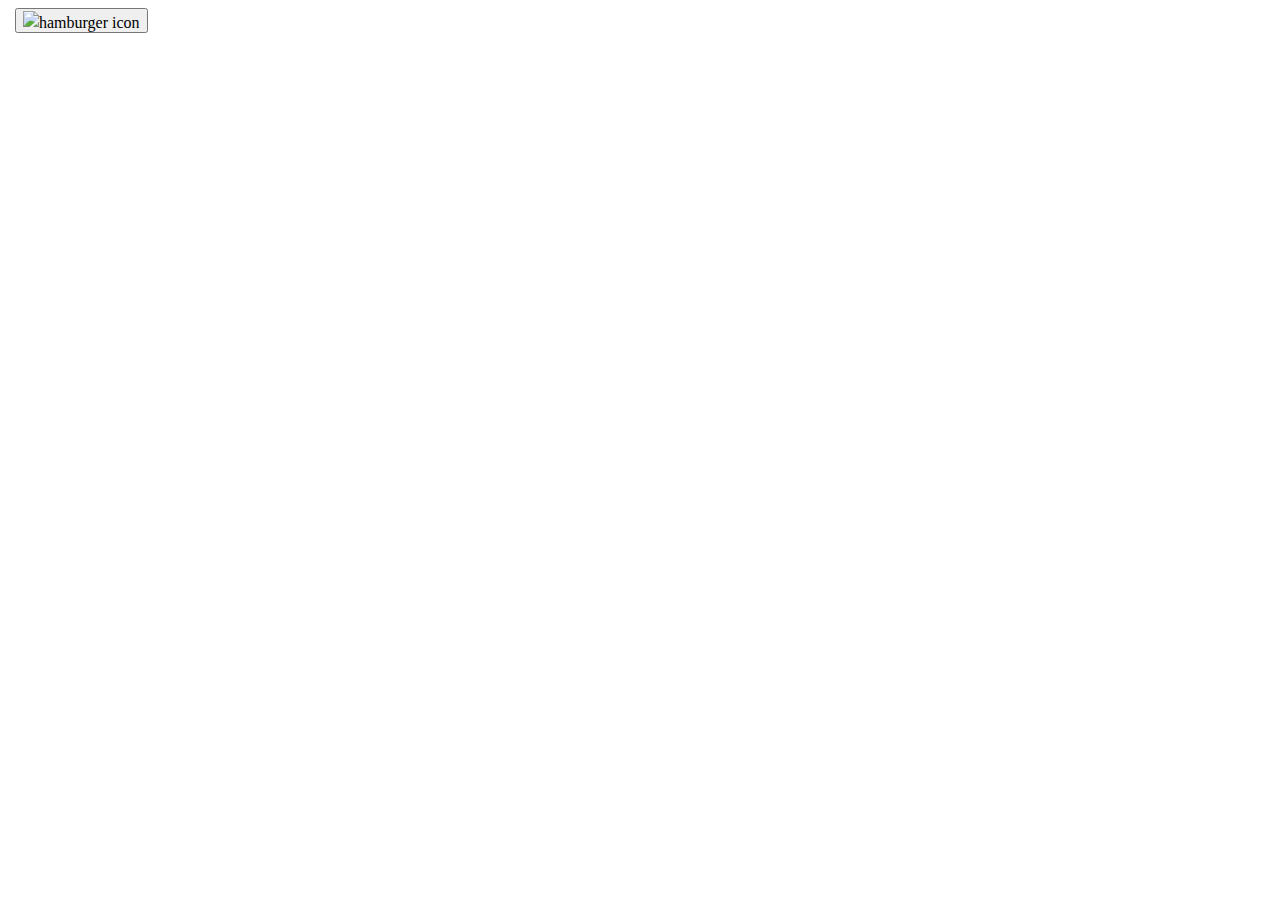
==== ppm/nytimes-flex/index.html @ 152cedad "Initial boilerplate" ====
<!DOCTYPE html>
<html lang="en">
<head>
    <meta charset="UTF-8">
    <meta http-equiv="X-UA-Compatible" content="IE=edge">
    <meta name="viewport" content="width=device-width, initial-scale=1.0">
    <link rel="stylesheet" href="styles.css">
    <title>PPM</title>
</head>
<body>
    <nav>
        <button><img src="./images/hamburger.svg" alt="hamburger icon" ></button>
    
   
    </nav>
</body>
</html>
---- ppm/nytimes-flex/styles.css ----
/* CSS Reset */

*,
*::before,
*::after {
    box-sizing: border-box;
}

* {
    margin: 0;
}

html,
body {
    height: 100%;
}

body {
    line-height: 1.5;
    -webkit-font-smoothing: antialiased;
}

img,
picture,
video,
canvas,
svg {
    display: block;
    max-width: 100%;
}

input,
button,
textarea,
select {
    font: inherit;
}

p,
h1,
h2,
h3,
h4,
h5,
h6 {
    overflow-wrap: break-word;
}

#root,
#__next {
    isolation: isolate;
}

/* End of CSS Reset */

nav {
    display: flex;
    flex-direction: row;
    justify-content: space-between;
    height: 36px;
    padding: 8px 15px 3px;
}
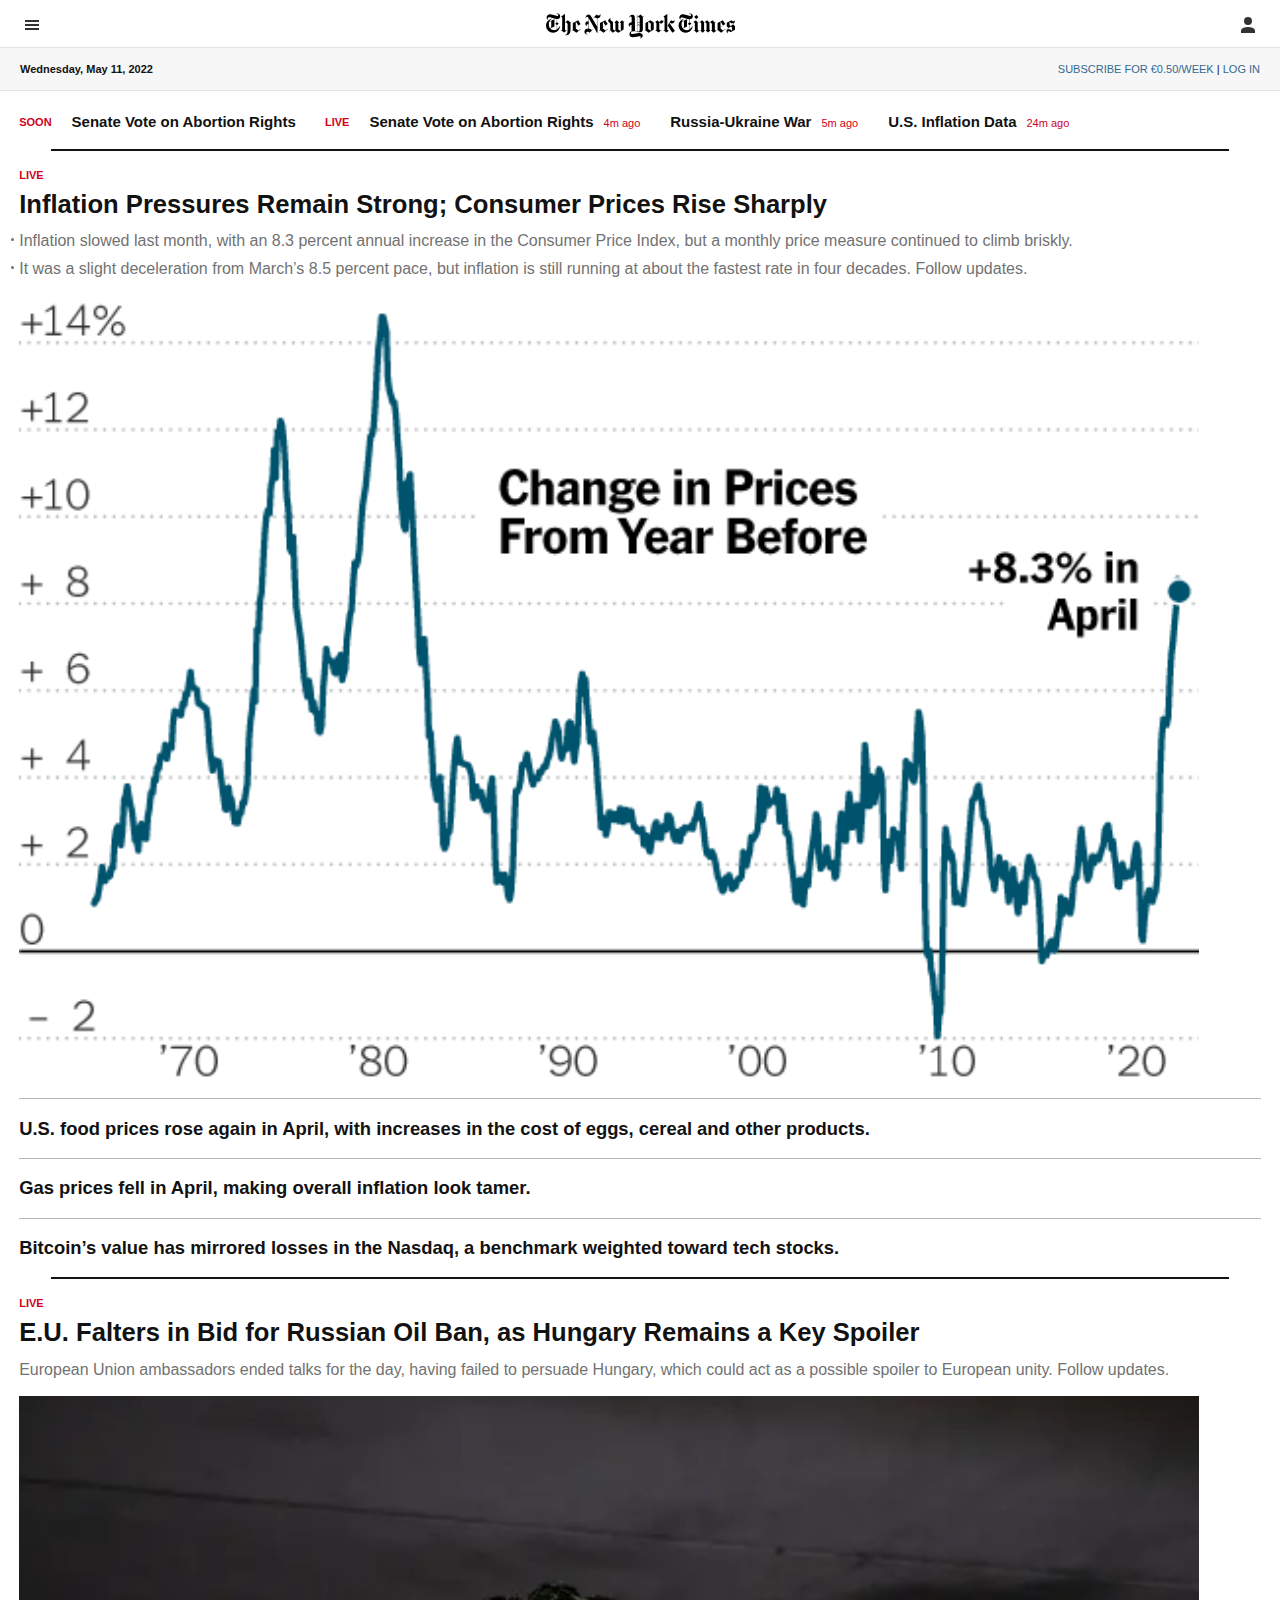
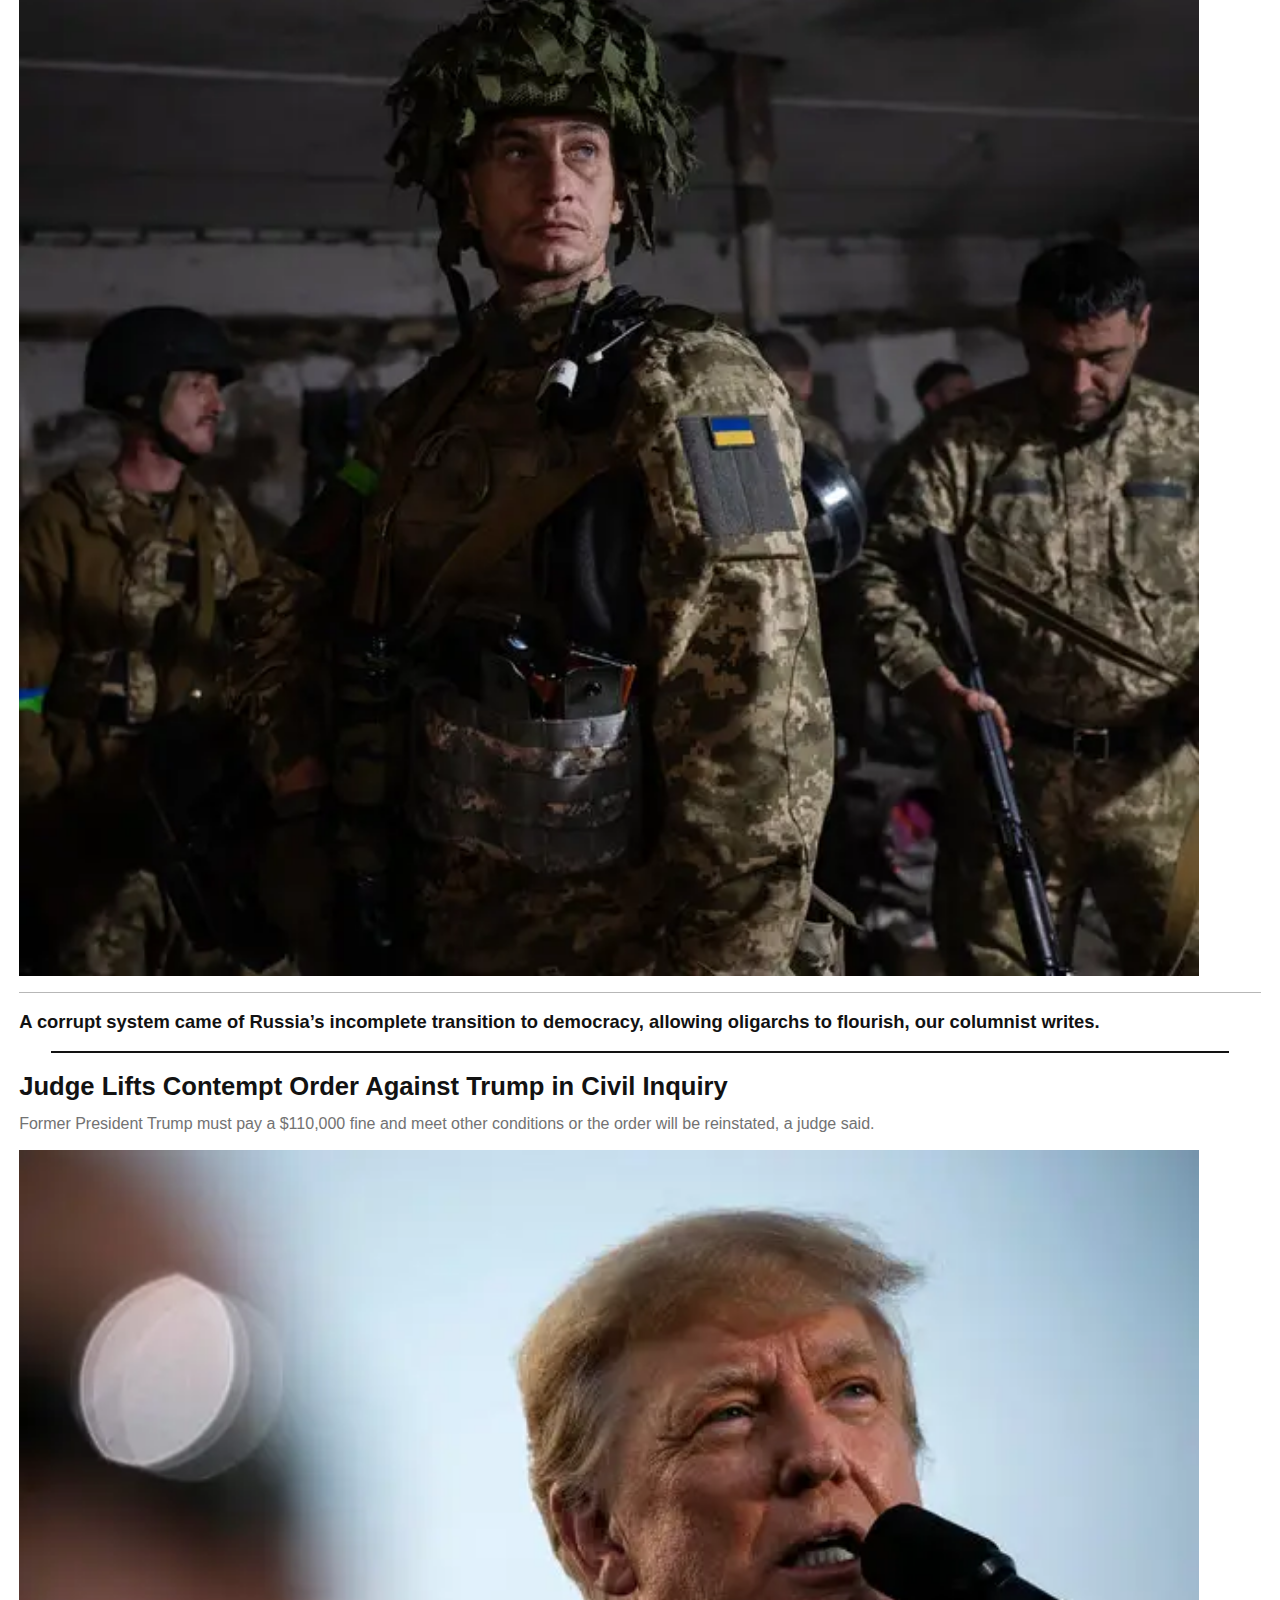
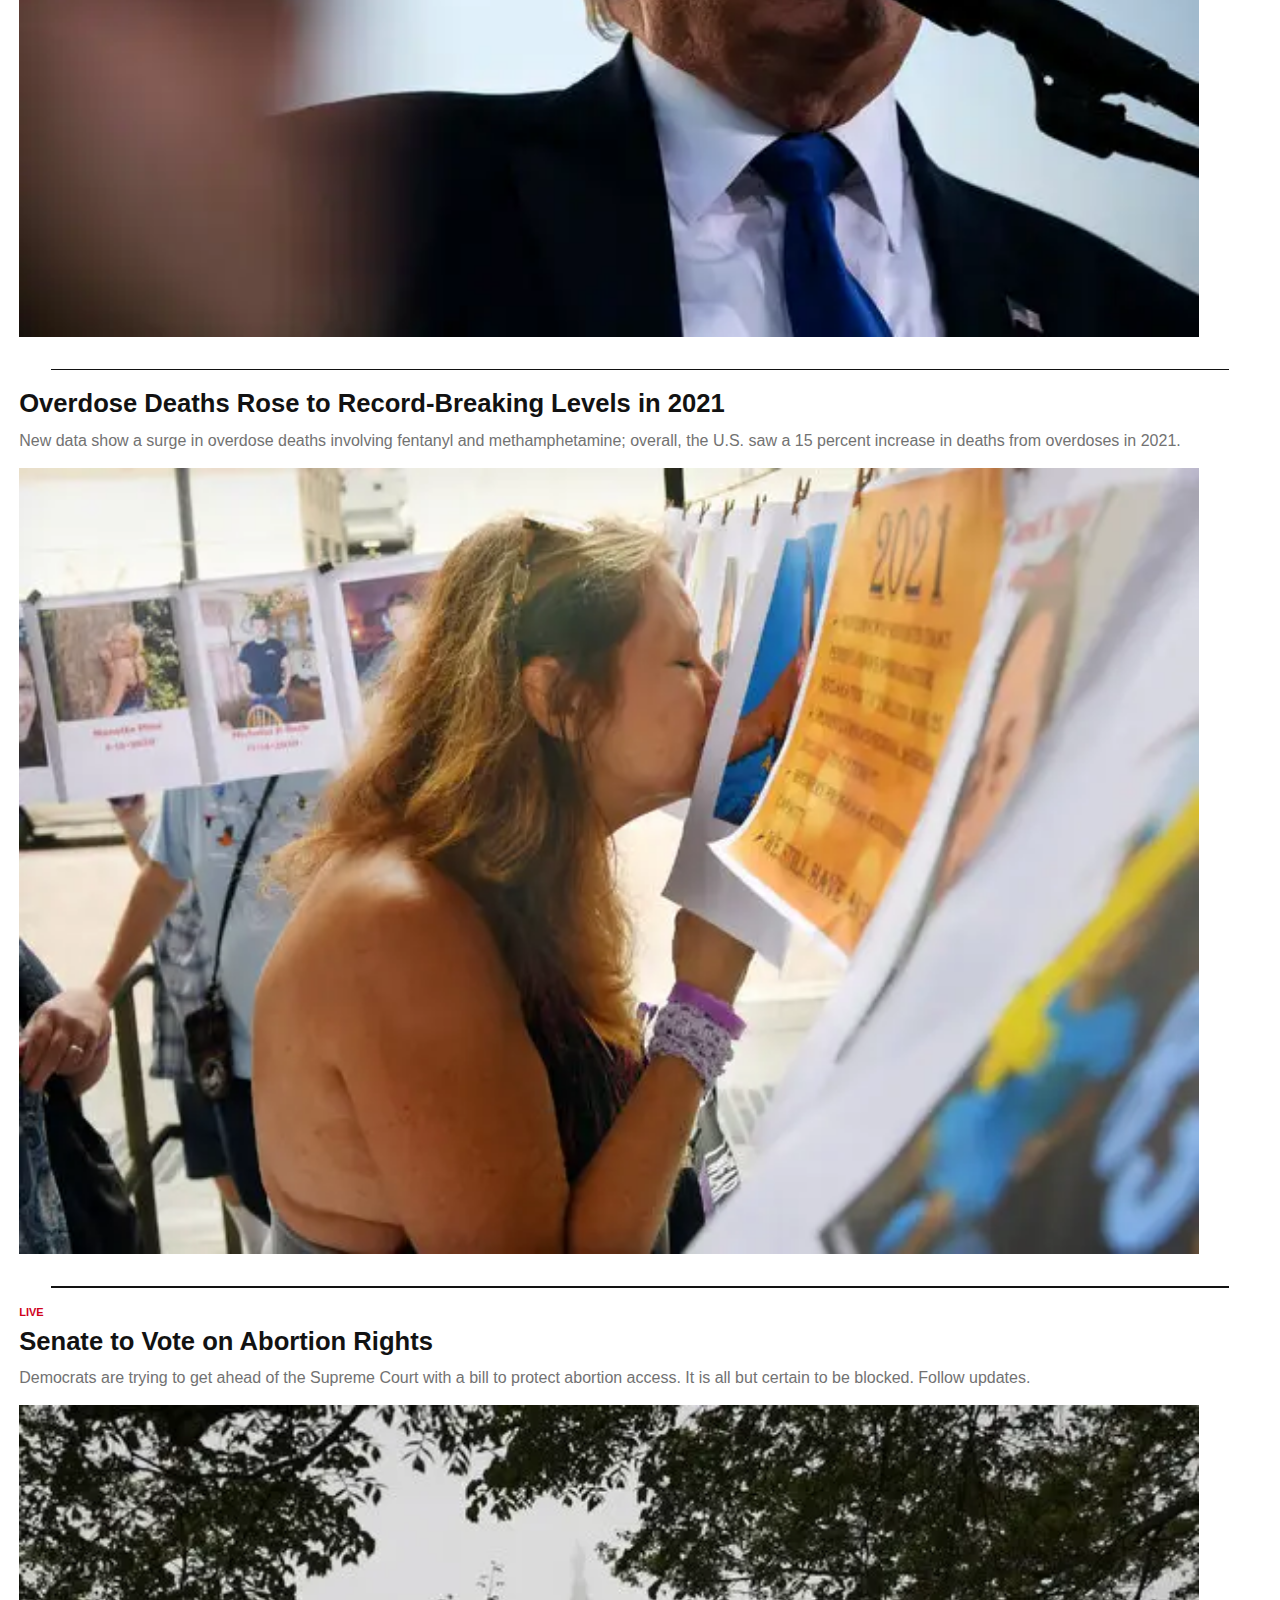
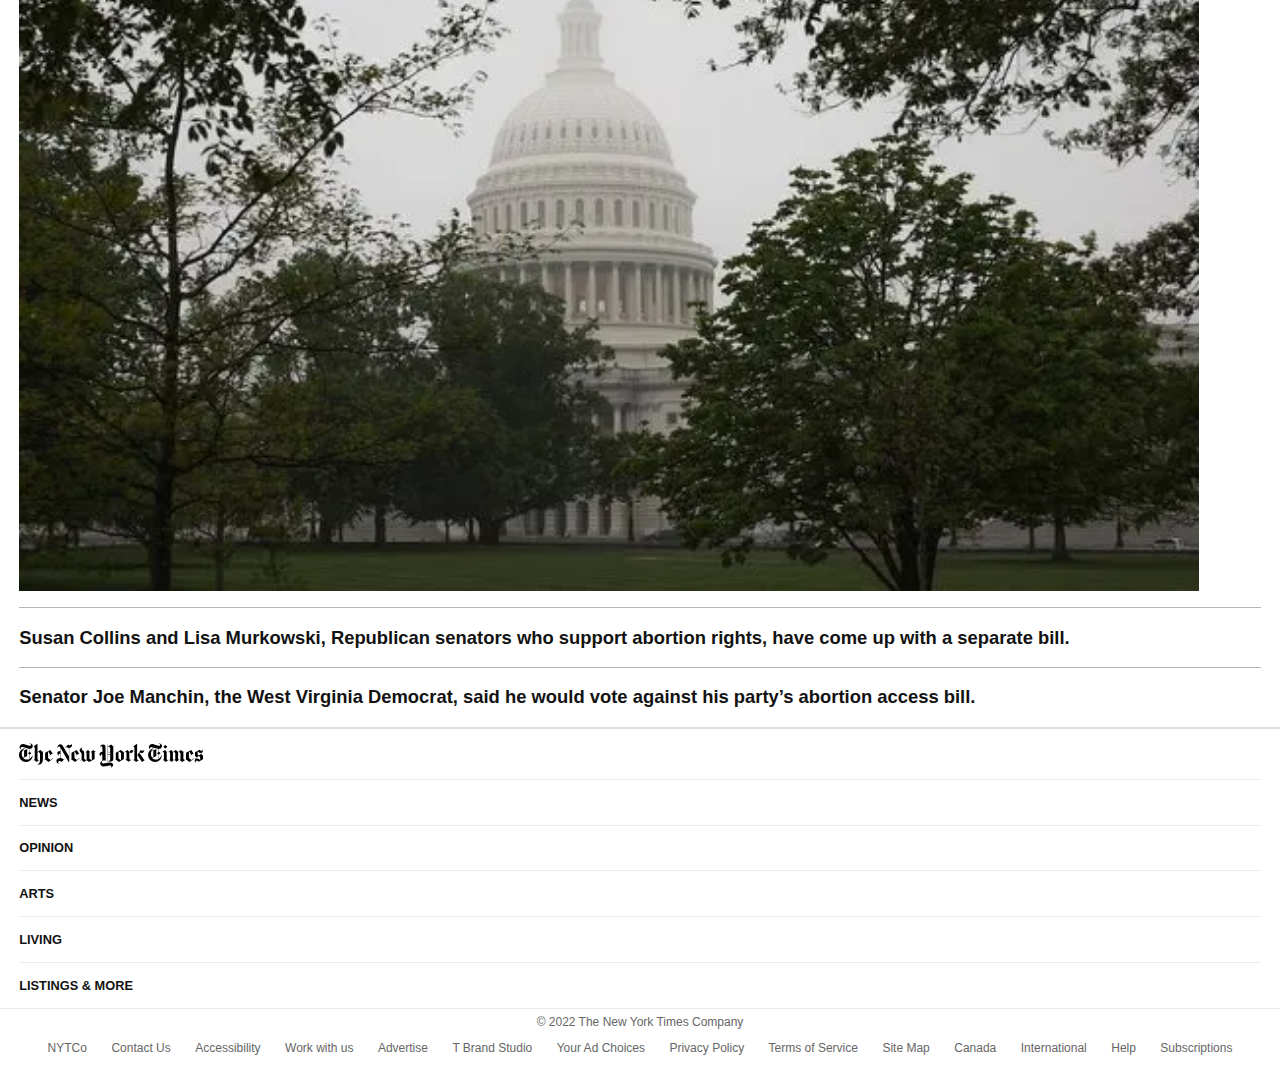
==== commit f880d510: "First mobile clone" ====
--- a/ppm/nytimes-flex/index.html
+++ b/ppm/nytimes-flex/index.html
@@ -1,17 +1,166 @@
 <!DOCTYPE html>
 <html lang="en">
-<head>
-    <meta charset="UTF-8">
-    <meta http-equiv="X-UA-Compatible" content="IE=edge">
-    <meta name="viewport" content="width=device-width, initial-scale=1.0">
-    <link rel="stylesheet" href="styles.css">
+  <head>
+    <meta charset="UTF-8" />
+    <meta http-equiv="X-UA-Compatible" content="IE=edge" />
+    <meta name="viewport" content="width=device-width, initial-scale=1.0" />
+    <link rel="stylesheet" href="styles.css" />
     <title>PPM</title>
-</head>
-<body>
+  </head>
+  <body>
     <nav>
-        <button><img src="./images/hamburger.svg" alt="hamburger icon" ></button>
-    
-   
+      <button class="nav-button">
+        <svg viewBox="0 0 16 16" fill="#333">
+          <rect x="1" y="3" width="14" height="2"></rect>
+          <rect x="1" y="7" width="14" height="2"></rect>
+          <rect x="1" y="11" width="14" height="2"></rect>
+        </svg>
+      </button>
+
+      <a href="#"
+        ><svg viewBox="0 0 184 25" fill="#000">
+          <path
+            d="M13.8 2.9c0-2-1.9-2.5-3.4-2.5v.3c.9 0 1.6.3 1.6 1 0 .4-.3 1-1.2 1-.7 0-2.2-.4-3.3-.8C6.2 1.4 5 1 4 1 2 1 .6 2.5.6 4.2c0 1.5 1.1 2 1.5 2.2l.1-.2c-.2-.2-.5-.4-.5-1 0-.4.4-1.1 1.4-1.1.9 0 2.1.4 3.7.9 1.4.4 2.9.7 3.7.8v3.1L9 10.2v.1l1.5 1.3v4.3c-.8.5-1.7.6-2.5.6-1.5 0-2.8-.4-3.9-1.6l4.1-2V6l-5 2.2C3.6 6.9 4.7 6 5.8 5.4l-.1-.3c-3 .8-5.7 3.6-5.7 7 0 4 3.3 7 7 7 4 0 6.6-3.2 6.6-6.5h-.2c-.6 1.3-1.5 2.5-2.6 3.1v-4.1l1.6-1.3v-.1l-1.6-1.3V5.8c1.5 0 3-1 3-2.9zm-8.7 11l-1.2.6c-.7-.9-1.1-2.1-1.1-3.8 0-.7 0-1.5.2-2.1l2.1-.9v6.2zm10.6 2.3l-1.3 1 .2.2.6-.5 2.2 2 3-2-.1-.2-.8.5-1-1V9.4l.8-.6 1.7 1.4v6.1c0 3.8-.8 4.4-2.5 5v.3c2.8.1 5.4-.8 5.4-5.7V9.3l.9-.7-.2-.2-.8.6-2.5-2.1L18.5 9V.8h-.2l-3.5 2.4v.2c.4.2 1 .4 1 1.5l-.1 11.3zM34 15.1L31.5 17 29 15v-1.2l4.7-3.2v-.1l-2.4-3.6-5.2 2.8v6.6l-1 .8.2.2.9-.7 3.4 2.5 4.5-3.6-.1-.4zm-5-1.7V8.5l.2-.1 2.2 3.5-2.4 1.5zM53.1 2c0-.3-.1-.6-.2-.9h-.2c-.3.8-.7 1.2-1.7 1.2-.9 0-1.5-.5-1.9-.9l-2.9 3.3.2.2 1-.9c.6.5 1.1.9 2.5 1v8.3L44 3.2c-.5-.8-1.2-1.9-2.6-1.9-1.6 0-3 1.4-2.8 3.6h.3c.1-.6.4-1.3 1.1-1.3.5 0 1 .5 1.3 1v3.3c-1.8 0-3 .8-3 2.3 0 .8.4 2 1.6 2.3v-.2c-.2-.2-.3-.4-.3-.7 0-.5.4-.9 1.1-.9h.5v4.2c-2.1 0-3.8 1.2-3.8 3.2 0 1.9 1.6 2.8 3.4 2.7v-.2c-1.1-.1-1.6-.6-1.6-1.3 0-.9.6-1.3 1.4-1.3.8 0 1.5.5 2 1.1l2.9-3.2-.2-.2-.7.8c-1.1-1-1.7-1.3-3-1.5V5l8 14h.6V5c1.5-.1 2.9-1.3 2.9-3zm7.3 13.1L57.9 17l-2.5-2v-1.2l4.7-3.2v-.1l-2.4-3.6-5.2 2.8v6.6l-1 .8.2.2.9-.7 3.4 2.5 4.5-3.6-.1-.4zm-5-1.7V8.5l.2-.1 2.2 3.5-2.4 1.5zM76.7 8l-.7.5-1.9-1.6-2.2 2 .9.9v7.5l-2.4-1.5V9.6l.8-.5-2.3-2.2-2.2 2 .9.9V17l-.3.2-2.1-1.5v-6c0-1.4-.7-1.8-1.5-2.3-.7-.5-1.1-.8-1.1-1.5 0-.6.6-.9.9-1.1v-.2c-.8 0-2.9.8-2.9 2.7 0 1 .5 1.4 1 1.9s1 .9 1 1.8v5.8l-1.1.8.2.2 1-.8 2.3 2 2.5-1.7 2.8 1.7 5.3-3.1V9.2l1.3-1-.2-.2zm18.6-5.5l-1 .9-2.2-2-3.3 2.4V1.6h-.3l.1 16.2c-.3 0-1.2-.2-1.9-.4l-.2-13.5c0-1-.7-2.4-2.5-2.4s-3 1.4-3 2.8h.3c.1-.6.4-1.1 1-1.1s1.1.4 1.1 1.7v3.9c-1.8.1-2.9 1.1-2.9 2.4 0 .8.4 2 1.6 2V13c-.4-.2-.5-.5-.5-.7 0-.6.5-.8 1.3-.8h.4v6.2c-1.5.5-2.1 1.6-2.1 2.8 0 1.7 1.3 2.9 3.3 2.9 1.4 0 2.6-.2 3.8-.5 1-.2 2.3-.5 2.9-.5.8 0 1.1.4 1.1.9 0 .7-.3 1-.7 1.1v.2c1.6-.3 2.6-1.3 2.6-2.8s-1.5-2.4-3.1-2.4c-.8 0-2.5.3-3.7.5-1.4.3-2.8.5-3.2.5-.7 0-1.5-.3-1.5-1.3 0-.8.7-1.5 2.4-1.5.9 0 2 .1 3.1.4 1.2.3 2.3.6 3.3.6 1.5 0 2.8-.5 2.8-2.6V3.7l1.2-1-.2-.2zm-4.1 6.1c-.3.3-.7.6-1.2.6s-1-.3-1.2-.6V4.2l1-.7 1.4 1.3v3.8zm0 3c-.2-.2-.7-.5-1.2-.5s-1 .3-1.2.5V9c.2.2.7.5 1.2.5s1-.3 1.2-.5v2.6zm0 4.7c0 .8-.5 1.6-1.6 1.6h-.8V12c.2-.2.7-.5 1.2-.5s.9.3 1.2.5v4.3zm13.7-7.1l-3.2-2.3-4.9 2.8v6.5l-1 .8.1.2.8-.6 3.2 2.4 5-3V9.2zm-5.4 6.3V8.3l2.5 1.8v7.1l-2.5-1.7zm14.9-8.4h-.2c-.3.2-.6.4-.9.4-.4 0-.9-.2-1.1-.5h-.2l-1.7 1.9-1.7-1.9-3 2 .1.2.8-.5 1 1.1v6.3l-1.3 1 .2.2.6-.5 2.4 2 3.1-2.1-.1-.2-.9.5-1.2-1V9c.5.5 1.1 1 1.8 1 1.4.1 2.2-1.3 2.3-2.9zm12 9.6L123 19l-4.6-7 3.3-5.1h.2c.4.4 1 .8 1.7.8s1.2-.4 1.5-.8h.2c-.1 2-1.5 3.2-2.5 3.2s-1.5-.5-2.1-.8l-.3.5 5 7.4 1-.6v.1zm-11-.5l-1.3 1 .2.2.6-.5 2.2 2 3-2-.2-.2-.8.5-1-1V.8h-.1l-3.6 2.4v.2c.4.2 1 .3 1 1.5v11.3zM143 2.9c0-2-1.9-2.5-3.4-2.5v.3c.9 0 1.6.3 1.6 1 0 .4-.3 1-1.2 1-.7 0-2.2-.4-3.3-.8-1.3-.4-2.5-.8-3.5-.8-2 0-3.4 1.5-3.4 3.2 0 1.5 1.1 2 1.5 2.2l.1-.2c-.3-.2-.6-.4-.6-1 0-.4.4-1.1 1.4-1.1.9 0 2.1.4 3.7.9 1.4.4 2.9.7 3.7.8V9l-1.5 1.3v.1l1.5 1.3V16c-.8.5-1.7.6-2.5.6-1.5 0-2.8-.4-3.9-1.6l4.1-2V6l-5 2.2c.5-1.3 1.6-2.2 2.6-2.9l-.1-.2c-3 .8-5.7 3.5-5.7 6.9 0 4 3.3 7 7 7 4 0 6.6-3.2 6.6-6.5h-.2c-.6 1.3-1.5 2.5-2.6 3.1v-4.1l1.6-1.3v-.1L140 8.8v-3c1.5 0 3-1 3-2.9zm-8.7 11l-1.2.6c-.7-.9-1.1-2.1-1.1-3.8 0-.7.1-1.5.3-2.1l2.1-.9-.1 6.2zm12.2-12h-.1l-2 1.7v.1l1.7 1.9h.2l2-1.7v-.1l-1.8-1.9zm3 14.8l-.8.5-1-1V9.3l1-.7-.2-.2-.7.6-1.8-2.1-2.9 2 .2.3.7-.5.9 1.1v6.5l-1.3 1 .1.2.7-.5 2.2 2 3-2-.1-.3zm16.7-.1l-.7.5-1.1-1V9.3l1-.8-.2-.2-.8.7-2.3-2.1-3 2.1-2.3-2.1L154 9l-1.8-2.1-2.9 2 .1.3.7-.5 1 1.1v6.5l-.8.8 2.3 1.9 2.2-2-.9-.9V9.3l.9-.6 1.5 1.4v6l-.8.8 2.3 1.9 2.2-2-.9-.9V9.3l.8-.5 1.6 1.4v6l-.7.7 2.3 2.1 3.1-2.1v-.3zm8.7-1.5l-2.5 1.9-2.5-2v-1.2l4.7-3.2v-.1l-2.4-3.6-5.2 2.8v6.8l3.5 2.5 4.5-3.6-.1-.3zm-5-1.7V8.5l.2-.1 2.2 3.5-2.4 1.5zm14.1-.9l-1.9-1.5c1.3-1.1 1.8-2.6 1.8-3.6v-.6h-.2c-.2.5-.6 1-1.4 1-.8 0-1.3-.4-1.8-1L176 9.3v3.6l1.7 1.3c-1.7 1.5-2 2.5-2 3.3 0 1 .5 1.7 1.3 2l.1-.2c-.2-.2-.4-.3-.4-.8 0-.3.4-.8 1.2-.8 1 0 1.6.7 1.9 1l4.3-2.6v-3.6h-.1zm-1.1-3c-.7 1.2-2.2 2.4-3.1 3l-1.1-.9V8.1c.4 1 1.5 1.8 2.6 1.8.7 0 1.1-.1 1.6-.4zm-1.7 8c-.5-1.1-1.7-1.9-2.9-1.9-.3 0-1.1 0-1.9.5.5-.8 1.8-2.2 3.5-3.2l1.2 1 .1 3.6z"
+          ></path></svg
+      ></a>
+
+      <button class="nav-button">
+        <svg viewBox="0 0 16 16" fill="#333">
+          <path
+            d="M8,10c-2.5,0-7,1.1-7,3.5V16h14v-2.5C15,11.1,10.5,10,8,10z"
+          ></path>
+          <circle cx="8" cy="4" r="4"></circle>
+        </svg>
+      </button>
     </nav>
-</body>
-</html>+
+    <header>
+      <div><b>Wednesday, May 11, 2022</b></div>
+      <div>
+        <a href="#">Subscribe for €0.50/week</a> | <a href="#">Log In</a>
+      </div>
+    </header>
+
+    <section class="headlines">
+      <b class="live">SOON</b>
+      <h2>Senate Vote on Abortion Rights</h2>
+      <b class="live">LIVE</b>
+      <h2>Senate Vote on Abortion Rights<span>4m ago</span></h2>
+      <h2>Russia-Ukraine War<span>5m ago</span></h2>
+      <h2>U.S. Inflation Data<span>24m ago</span></h2>
+    </section>
+
+    <section class="article">
+      <b class="live">LIVE</b>
+      <h1>Inflation Pressures Remain Strong; Consumer Prices Rise Sharply</h1>
+      <ul>
+        <li>
+          Inflation slowed last month, with an 8.3 percent annual increase in
+          the Consumer Price Index, but a monthly price measure continued to
+          climb briskly.
+        </li>
+        <li>
+          It was a slight deceleration from March’s 8.5 percent pace, but
+          inflation is still running at about the fastest rate in four decades.
+          Follow updates.
+        </li>
+      </ul>
+      <img src="./images/graph.webp" alt="a graph" />
+      <section class="takeaway">
+        U.S. food prices rose again in April, with increases in the cost of
+        eggs, cereal and other products.
+      </section>
+      <section class="takeaway">
+        Gas prices fell in April, making overall inflation look tamer.
+      </section>
+      <section class="takeaway">
+        Bitcoin’s value has mirrored losses in the Nasdaq, a benchmark weighted
+        toward tech stocks.
+      </section>
+    </section>
+
+    <section class="article">
+      <b class="live">LIVE</b>
+      <h1>
+        E.U. Falters in Bid for Russian Oil Ban, as Hungary Remains a Key
+        Spoiler
+      </h1>
+      <p>
+        European Union ambassadors ended talks for the day, having failed to
+        persuade Hungary, which could act as a possible spoiler to European
+        unity. Follow updates.
+      </p>
+      <img src="./images/solider.webp" alt="a graph" />
+      <section class="takeaway">
+        A corrupt system came of Russia’s incomplete transition to democracy,
+        allowing oligarchs to flourish, our columnist writes.
+      </section>
+    </section>
+
+    <section class="article">
+      <h1>Judge Lifts Contempt Order Against Trump in Civil Inquiry</h1>
+      <p>
+        Former President Trump must pay a $110,000 fine and meet other
+        conditions or the order will be reinstated, a judge said.
+      </p>
+      <img src="./images/trump.webp" alt="a graph" />
+    </section>
+
+    <section class="article">
+      <h1>Overdose Deaths Rose to Record-Breaking Levels in 2021</h1>
+      <p>
+        New data show a surge in overdose deaths involving fentanyl and
+        methamphetamine; overall, the U.S. saw a 15 percent increase in deaths
+        from overdoses in 2021.
+      </p>
+      <img src="./images/girl.webp" alt="a graph" />
+    </section>
+
+    <section class="article">
+      <b class="live">LIVE</b>
+      <h1>Senate to Vote on Abortion Rights</h1>
+      <p>
+        Democrats are trying to get ahead of the Supreme Court with a bill to
+        protect abortion access. It is all but certain to be blocked. Follow
+        updates.
+      </p>
+      <img src="./images/senate.webp" alt="a graph" />
+      <section class="takeaway">
+        Susan Collins and Lisa Murkowski, Republican senators who support abortion rights, have come up with a separate bill.
+      </section>
+      <section class="takeaway">
+        Senator Joe Manchin, the West Virginia Democrat, said he would vote against his party’s abortion access bill.
+      </section>
+      
+      <footer>
+           <a href="#"
+        ><svg viewBox="0 0 184 25" fill="#000">
+          <path
+            d="M13.8 2.9c0-2-1.9-2.5-3.4-2.5v.3c.9 0 1.6.3 1.6 1 0 .4-.3 1-1.2 1-.7 0-2.2-.4-3.3-.8C6.2 1.4 5 1 4 1 2 1 .6 2.5.6 4.2c0 1.5 1.1 2 1.5 2.2l.1-.2c-.2-.2-.5-.4-.5-1 0-.4.4-1.1 1.4-1.1.9 0 2.1.4 3.7.9 1.4.4 2.9.7 3.7.8v3.1L9 10.2v.1l1.5 1.3v4.3c-.8.5-1.7.6-2.5.6-1.5 0-2.8-.4-3.9-1.6l4.1-2V6l-5 2.2C3.6 6.9 4.7 6 5.8 5.4l-.1-.3c-3 .8-5.7 3.6-5.7 7 0 4 3.3 7 7 7 4 0 6.6-3.2 6.6-6.5h-.2c-.6 1.3-1.5 2.5-2.6 3.1v-4.1l1.6-1.3v-.1l-1.6-1.3V5.8c1.5 0 3-1 3-2.9zm-8.7 11l-1.2.6c-.7-.9-1.1-2.1-1.1-3.8 0-.7 0-1.5.2-2.1l2.1-.9v6.2zm10.6 2.3l-1.3 1 .2.2.6-.5 2.2 2 3-2-.1-.2-.8.5-1-1V9.4l.8-.6 1.7 1.4v6.1c0 3.8-.8 4.4-2.5 5v.3c2.8.1 5.4-.8 5.4-5.7V9.3l.9-.7-.2-.2-.8.6-2.5-2.1L18.5 9V.8h-.2l-3.5 2.4v.2c.4.2 1 .4 1 1.5l-.1 11.3zM34 15.1L31.5 17 29 15v-1.2l4.7-3.2v-.1l-2.4-3.6-5.2 2.8v6.6l-1 .8.2.2.9-.7 3.4 2.5 4.5-3.6-.1-.4zm-5-1.7V8.5l.2-.1 2.2 3.5-2.4 1.5zM53.1 2c0-.3-.1-.6-.2-.9h-.2c-.3.8-.7 1.2-1.7 1.2-.9 0-1.5-.5-1.9-.9l-2.9 3.3.2.2 1-.9c.6.5 1.1.9 2.5 1v8.3L44 3.2c-.5-.8-1.2-1.9-2.6-1.9-1.6 0-3 1.4-2.8 3.6h.3c.1-.6.4-1.3 1.1-1.3.5 0 1 .5 1.3 1v3.3c-1.8 0-3 .8-3 2.3 0 .8.4 2 1.6 2.3v-.2c-.2-.2-.3-.4-.3-.7 0-.5.4-.9 1.1-.9h.5v4.2c-2.1 0-3.8 1.2-3.8 3.2 0 1.9 1.6 2.8 3.4 2.7v-.2c-1.1-.1-1.6-.6-1.6-1.3 0-.9.6-1.3 1.4-1.3.8 0 1.5.5 2 1.1l2.9-3.2-.2-.2-.7.8c-1.1-1-1.7-1.3-3-1.5V5l8 14h.6V5c1.5-.1 2.9-1.3 2.9-3zm7.3 13.1L57.9 17l-2.5-2v-1.2l4.7-3.2v-.1l-2.4-3.6-5.2 2.8v6.6l-1 .8.2.2.9-.7 3.4 2.5 4.5-3.6-.1-.4zm-5-1.7V8.5l.2-.1 2.2 3.5-2.4 1.5zM76.7 8l-.7.5-1.9-1.6-2.2 2 .9.9v7.5l-2.4-1.5V9.6l.8-.5-2.3-2.2-2.2 2 .9.9V17l-.3.2-2.1-1.5v-6c0-1.4-.7-1.8-1.5-2.3-.7-.5-1.1-.8-1.1-1.5 0-.6.6-.9.9-1.1v-.2c-.8 0-2.9.8-2.9 2.7 0 1 .5 1.4 1 1.9s1 .9 1 1.8v5.8l-1.1.8.2.2 1-.8 2.3 2 2.5-1.7 2.8 1.7 5.3-3.1V9.2l1.3-1-.2-.2zm18.6-5.5l-1 .9-2.2-2-3.3 2.4V1.6h-.3l.1 16.2c-.3 0-1.2-.2-1.9-.4l-.2-13.5c0-1-.7-2.4-2.5-2.4s-3 1.4-3 2.8h.3c.1-.6.4-1.1 1-1.1s1.1.4 1.1 1.7v3.9c-1.8.1-2.9 1.1-2.9 2.4 0 .8.4 2 1.6 2V13c-.4-.2-.5-.5-.5-.7 0-.6.5-.8 1.3-.8h.4v6.2c-1.5.5-2.1 1.6-2.1 2.8 0 1.7 1.3 2.9 3.3 2.9 1.4 0 2.6-.2 3.8-.5 1-.2 2.3-.5 2.9-.5.8 0 1.1.4 1.1.9 0 .7-.3 1-.7 1.1v.2c1.6-.3 2.6-1.3 2.6-2.8s-1.5-2.4-3.1-2.4c-.8 0-2.5.3-3.7.5-1.4.3-2.8.5-3.2.5-.7 0-1.5-.3-1.5-1.3 0-.8.7-1.5 2.4-1.5.9 0 2 .1 3.1.4 1.2.3 2.3.6 3.3.6 1.5 0 2.8-.5 2.8-2.6V3.7l1.2-1-.2-.2zm-4.1 6.1c-.3.3-.7.6-1.2.6s-1-.3-1.2-.6V4.2l1-.7 1.4 1.3v3.8zm0 3c-.2-.2-.7-.5-1.2-.5s-1 .3-1.2.5V9c.2.2.7.5 1.2.5s1-.3 1.2-.5v2.6zm0 4.7c0 .8-.5 1.6-1.6 1.6h-.8V12c.2-.2.7-.5 1.2-.5s.9.3 1.2.5v4.3zm13.7-7.1l-3.2-2.3-4.9 2.8v6.5l-1 .8.1.2.8-.6 3.2 2.4 5-3V9.2zm-5.4 6.3V8.3l2.5 1.8v7.1l-2.5-1.7zm14.9-8.4h-.2c-.3.2-.6.4-.9.4-.4 0-.9-.2-1.1-.5h-.2l-1.7 1.9-1.7-1.9-3 2 .1.2.8-.5 1 1.1v6.3l-1.3 1 .2.2.6-.5 2.4 2 3.1-2.1-.1-.2-.9.5-1.2-1V9c.5.5 1.1 1 1.8 1 1.4.1 2.2-1.3 2.3-2.9zm12 9.6L123 19l-4.6-7 3.3-5.1h.2c.4.4 1 .8 1.7.8s1.2-.4 1.5-.8h.2c-.1 2-1.5 3.2-2.5 3.2s-1.5-.5-2.1-.8l-.3.5 5 7.4 1-.6v.1zm-11-.5l-1.3 1 .2.2.6-.5 2.2 2 3-2-.2-.2-.8.5-1-1V.8h-.1l-3.6 2.4v.2c.4.2 1 .3 1 1.5v11.3zM143 2.9c0-2-1.9-2.5-3.4-2.5v.3c.9 0 1.6.3 1.6 1 0 .4-.3 1-1.2 1-.7 0-2.2-.4-3.3-.8-1.3-.4-2.5-.8-3.5-.8-2 0-3.4 1.5-3.4 3.2 0 1.5 1.1 2 1.5 2.2l.1-.2c-.3-.2-.6-.4-.6-1 0-.4.4-1.1 1.4-1.1.9 0 2.1.4 3.7.9 1.4.4 2.9.7 3.7.8V9l-1.5 1.3v.1l1.5 1.3V16c-.8.5-1.7.6-2.5.6-1.5 0-2.8-.4-3.9-1.6l4.1-2V6l-5 2.2c.5-1.3 1.6-2.2 2.6-2.9l-.1-.2c-3 .8-5.7 3.5-5.7 6.9 0 4 3.3 7 7 7 4 0 6.6-3.2 6.6-6.5h-.2c-.6 1.3-1.5 2.5-2.6 3.1v-4.1l1.6-1.3v-.1L140 8.8v-3c1.5 0 3-1 3-2.9zm-8.7 11l-1.2.6c-.7-.9-1.1-2.1-1.1-3.8 0-.7.1-1.5.3-2.1l2.1-.9-.1 6.2zm12.2-12h-.1l-2 1.7v.1l1.7 1.9h.2l2-1.7v-.1l-1.8-1.9zm3 14.8l-.8.5-1-1V9.3l1-.7-.2-.2-.7.6-1.8-2.1-2.9 2 .2.3.7-.5.9 1.1v6.5l-1.3 1 .1.2.7-.5 2.2 2 3-2-.1-.3zm16.7-.1l-.7.5-1.1-1V9.3l1-.8-.2-.2-.8.7-2.3-2.1-3 2.1-2.3-2.1L154 9l-1.8-2.1-2.9 2 .1.3.7-.5 1 1.1v6.5l-.8.8 2.3 1.9 2.2-2-.9-.9V9.3l.9-.6 1.5 1.4v6l-.8.8 2.3 1.9 2.2-2-.9-.9V9.3l.8-.5 1.6 1.4v6l-.7.7 2.3 2.1 3.1-2.1v-.3zm8.7-1.5l-2.5 1.9-2.5-2v-1.2l4.7-3.2v-.1l-2.4-3.6-5.2 2.8v6.8l3.5 2.5 4.5-3.6-.1-.3zm-5-1.7V8.5l.2-.1 2.2 3.5-2.4 1.5zm14.1-.9l-1.9-1.5c1.3-1.1 1.8-2.6 1.8-3.6v-.6h-.2c-.2.5-.6 1-1.4 1-.8 0-1.3-.4-1.8-1L176 9.3v3.6l1.7 1.3c-1.7 1.5-2 2.5-2 3.3 0 1 .5 1.7 1.3 2l.1-.2c-.2-.2-.4-.3-.4-.8 0-.3.4-.8 1.2-.8 1 0 1.6.7 1.9 1l4.3-2.6v-3.6h-.1zm-1.1-3c-.7 1.2-2.2 2.4-3.1 3l-1.1-.9V8.1c.4 1 1.5 1.8 2.6 1.8.7 0 1.1-.1 1.6-.4zm-1.7 8c-.5-1.1-1.7-1.9-2.9-1.9-.3 0-1.1 0-1.9.5.5-.8 1.8-2.2 3.5-3.2l1.2 1 .1 3.6z"
+          ></path></svg
+      ></a>
+      <a href="#" class="footer-title">NEWS</a>
+      <a href="#" class="footer-title">OPINION</a>
+      <a href="#" class="footer-title">ARTS</a>
+      <a href="#" class="footer-title">LIVING</a>
+      <a href="#" class="footer-title">LISTINGS & MORE</a>
+      <a href="#" class="copyright">© 2022 The New York Times Company</a>
+      <div class="footer-links">
+        <a href="#">NYTCo</a>
+        <a href="#">Contact Us</a>
+        <a href="#">Accessibility</a>
+        <a href="#">Work with us</a>
+        <a href="#">Advertise</a>
+        <a href="#">T Brand Studio</a>
+        <a href="#">Your Ad Choices</a>
+        <a href="#">Privacy Policy</a>
+        <a href="#">Terms of Service</a>
+        <a href="#">Site Map</a>
+        <a href="#">Canada</a>
+        <a href="#">International</a>
+        <a href="#">Help</a>
+        <a href="#">Subscriptions</a>
+      </div>
+      </footer>
+  </body>
+</html>
--- a/ppm/nytimes-flex/styles.css
+++ b/ppm/nytimes-flex/styles.css
@@ -1,23 +1,26 @@
+@import url("http://fonts.cdnfonts.com/css/cheltenham-lt");
+
 /* CSS Reset */
 
 *,
 *::before,
 *::after {
-    box-sizing: border-box;
+  box-sizing: border-box;
 }
 
 * {
-    margin: 0;
+  margin: 0;
 }
 
 html,
 body {
-    height: 100%;
+  height: 100%;
+  font-family: helvetica, arial, sans-serif;
 }
 
 body {
-    line-height: 1.5;
-    -webkit-font-smoothing: antialiased;
+  line-height: 1.5;
+  -webkit-font-smoothing: antialiased;
 }
 
 img,
@@ -25,15 +28,15 @@
 video,
 canvas,
 svg {
-    display: block;
-    max-width: 100%;
+  display: block;
+  max-width: 100%;
 }
 
 input,
 button,
 textarea,
 select {
-    font: inherit;
+  font: inherit;
 }
 
 p,
@@ -43,20 +46,284 @@
 h4,
 h5,
 h6 {
-    overflow-wrap: break-word;
+  overflow-wrap: break-word;
 }
 
 #root,
 #__next {
-    isolation: isolate;
+  isolation: isolate;
+}
+
+button,
+input[type="submit"],
+input[type="reset"] {
+  background: none;
+  color: inherit;
+  border: none;
+  padding: 0;
+  font: inherit;
+  cursor: pointer;
+  outline: inherit;
+}
+
+a {
+  text-decoration: none;
+  color: inherit;
+}
+
+a:hover {
+  text-decoration: underline;
 }
 
 /* End of CSS Reset */
 
+body {
+  font-size: 1rem;
+  color: #121212;
+}
+
 nav {
-    display: flex;
-    flex-direction: row;
-    justify-content: space-between;
-    height: 36px;
-    padding: 8px 15px 3px;
-}+  display: flex;
+  flex-direction: row;
+  justify-content: space-between;
+  height: 47px;
+  padding: 8px 15px 3px;
+}
+
+.nav-button {
+  padding: 7px 9px 9px;
+}
+
+nav a svg {
+  width: 189px;
+  height: 26px;
+  margin-top: 5px;
+}
+
+nav button svg {
+  width: 16px;
+  height: 16px;
+}
+
+header {
+  display: flex;
+  flex-direction: row;
+  justify-content: space-between;
+  padding: 13px 20px 12px;
+  border-bottom: 1px solid #e2e2e2;
+  border-top: 1px solid #e2e2e2;
+  background-color: #f7f7f7;
+  font-size: 0.6875rem;
+}
+
+header div:last-child a {
+  color: rgb(50, 104, 145);
+  text-transform: uppercase;
+}
+
+.headlines {
+  display: flex;
+  flex-direction: row;
+  justify-content: flex-start;
+  align-items: center;
+  padding-bottom: 1rem;
+  padding-top: 1.25rem;
+  overflow: auto;
+  -ms-overflow-style: none;
+  scrollbar-width: none;
+}
+
+.headlines * {
+  margin-right: 10px;
+  margin-left: 10px;
+}
+
+.headlines::-webkit-scrollbar {
+  display: none;
+}
+
+h2 {
+  font-size: 0.9375rem;
+  white-space: nowrap;
+  width: max-content;
+}
+
+h2 span {
+  font-size: 0.6875rem;
+  font-weight: 400;
+  color: #d0021b;
+}
+
+.live {
+  color: #d0021b;
+  font-weight: 800;
+  font-size: 0.6875rem;
+}
+
+.headlines .live {
+  margin-left: 1.2rem;
+}
+
+.article {
+  position: relative;
+  padding-left: 1.2rem;
+  padding-right: 1.2rem;
+  margin-top: 0.8rem;
+}
+
+.article::before {
+  content: "";
+  position: absolute;
+  top: 0;
+  width: 92%;
+  height: 1.8px;
+  margin-left: calc(-1.2rem + 4%);
+  margin-top: -0.8rem;
+  background-color: #121212;
+}
+
+h1 {
+  font-size: 1.6rem;
+  line-height: 1.15em;
+  margin-bottom: 0.7rem;
+  margin-top: 0.25rem;
+}
+
+.article > h1:first-child {
+  padding-top: 0.5rem;
+}
+
+p {
+  color: #727272;
+  line-height: 1.35;
+}
+
+.article p {
+  margin-bottom: 1rem;
+}
+
+ul {
+  color: #727272;
+  padding-left: 0;
+  list-style: none;
+  margin-bottom: 1rem;
+}
+
+li {
+  line-height: 1.35;
+  margin-top: 0.4rem;
+  position: relative;
+}
+
+li::before {
+  width: 3px;
+  height: 3px;
+  border-radius: 50%;
+  left: -8px;
+  top: 8px;
+  content: "";
+  display: block;
+  background: #727272;
+  position: absolute;
+}
+
+.article img {
+  width: 95%;
+}
+
+.article > img:last-child {
+  padding-bottom: 2rem;
+}
+
+.takeaway {
+  font-size: 1.15rem;
+  line-height: 1.1em;
+  font-weight: 600;
+  padding-top: 1.2rem;
+  padding-bottom: 1.2rem;
+  border-top: #b7b7b7 1px solid;
+}
+
+.article .takeaway:first-of-type {
+  margin-top: 1rem;
+}
+
+.takeaway:hover {
+  cursor: pointer;
+  color: #5a5a5a;
+}
+
+h1:hover,
+h2:hover {
+  cursor: pointer;
+  color: #5a5a5a;
+}
+
+footer {
+  display: flex;
+  flex-direction: column;
+  position: relative;
+}
+
+footer::before {
+  content: "";
+  position: absolute;
+  top: 0;
+  left: 0;
+  width: calc(100% + 2.4rem);
+  height: 2px;
+  margin-left: calc(-1.2rem);
+  background-color: #dcdcdc;
+}
+
+footer a:first-child {
+  width: 184px;
+  padding-top: 1rem;
+  padding-bottom: 0.7rem;
+}
+
+footer .footer-title {
+  font-weight: 600;
+  font-size: 0.8rem;
+  padding-top: 0.8rem;
+  padding-bottom: 0.8rem;
+}
+
+footer .footer-title {
+  position: relative;
+  border-top: 1px solid rgb(235, 235, 235);
+}
+
+.footer-title:hover {
+  text-decoration: none;
+  cursor: pointer;
+}
+
+.copyright {
+  position: relative;
+  font-size: 0.75rem;
+  text-align: center;
+  color: #666;
+  padding: 0.3rem;
+}
+
+.copyright::before {
+  content: "";
+  position: absolute;
+  top: 0;
+  left: 0;
+  width: calc(100% + 2.4rem);
+  height: 1px;
+  margin-left: calc(-1.2rem);
+  background-color: rgb(235, 235, 235);
+}
+
+.footer-links {
+  text-align: center;
+}
+
+.footer-links a {
+  color: #666;
+  font-size: 0.75rem;
+  padding: 0 10px;
+}
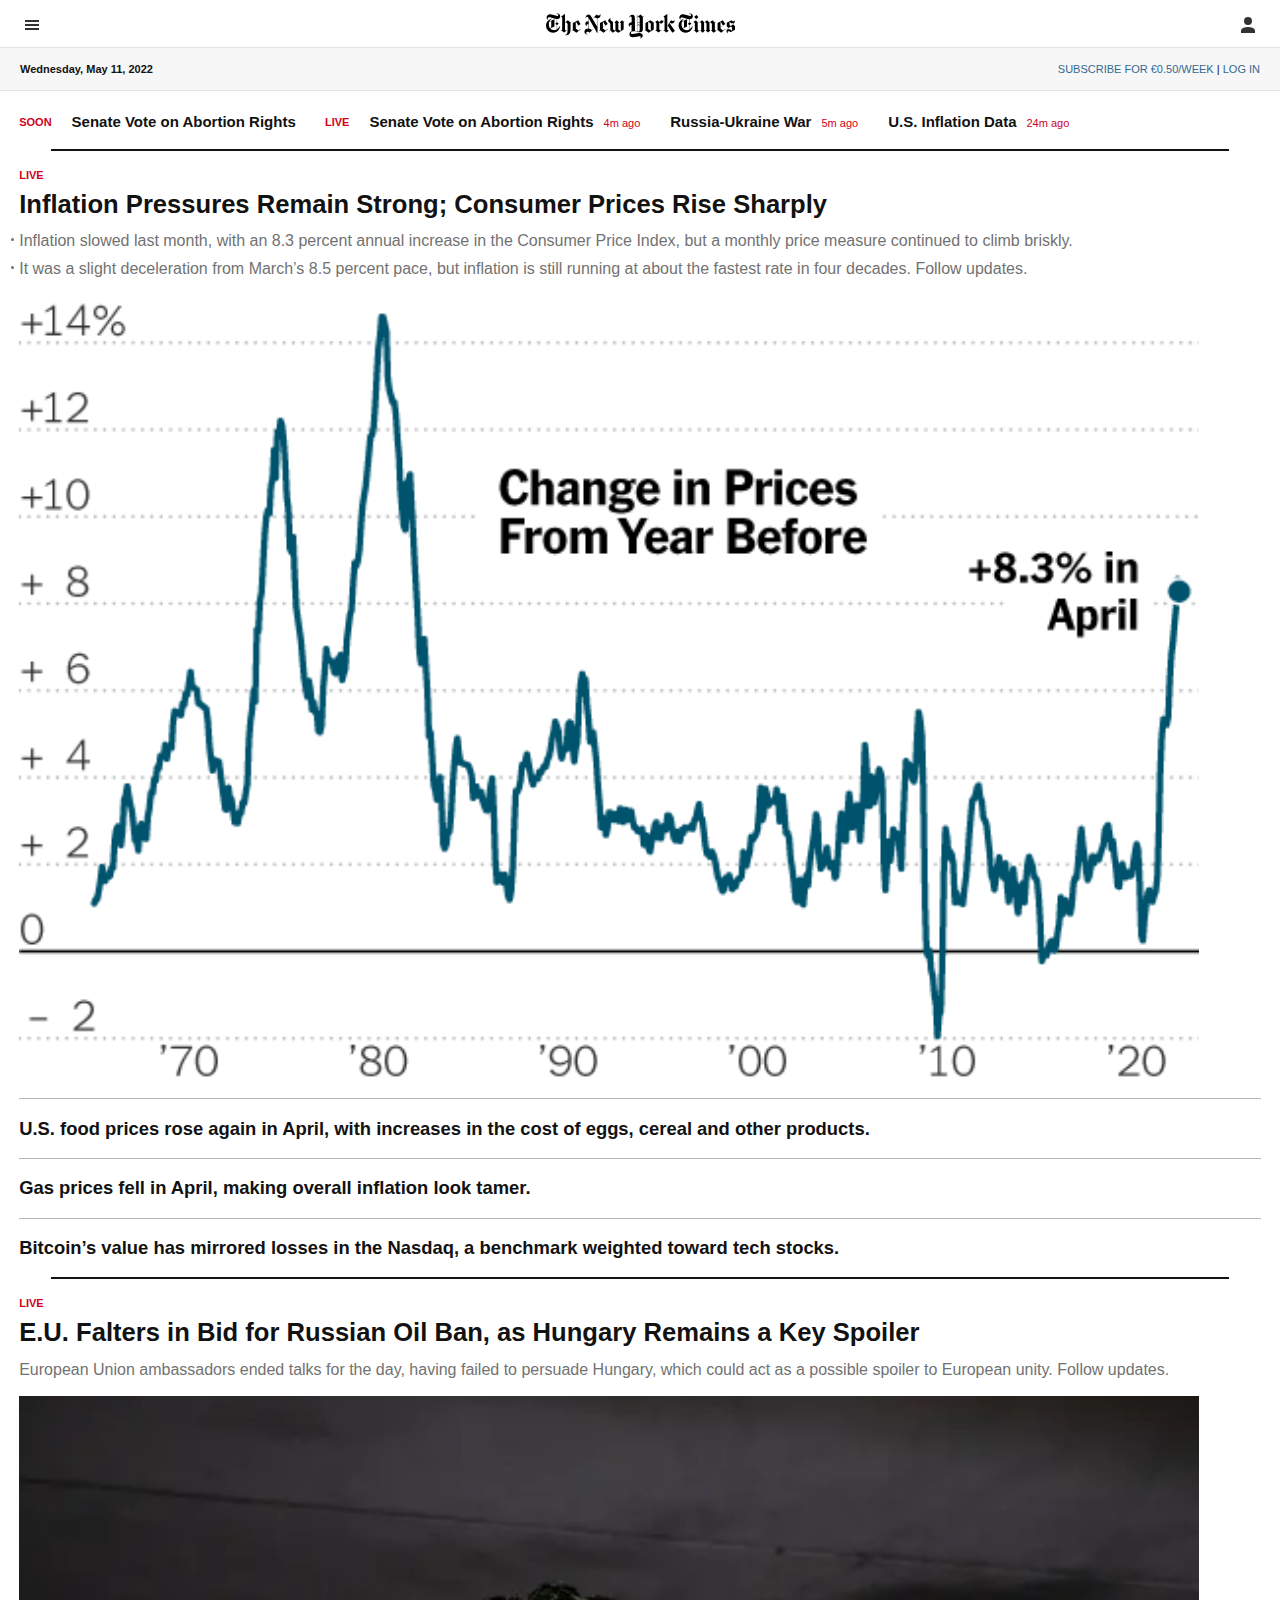
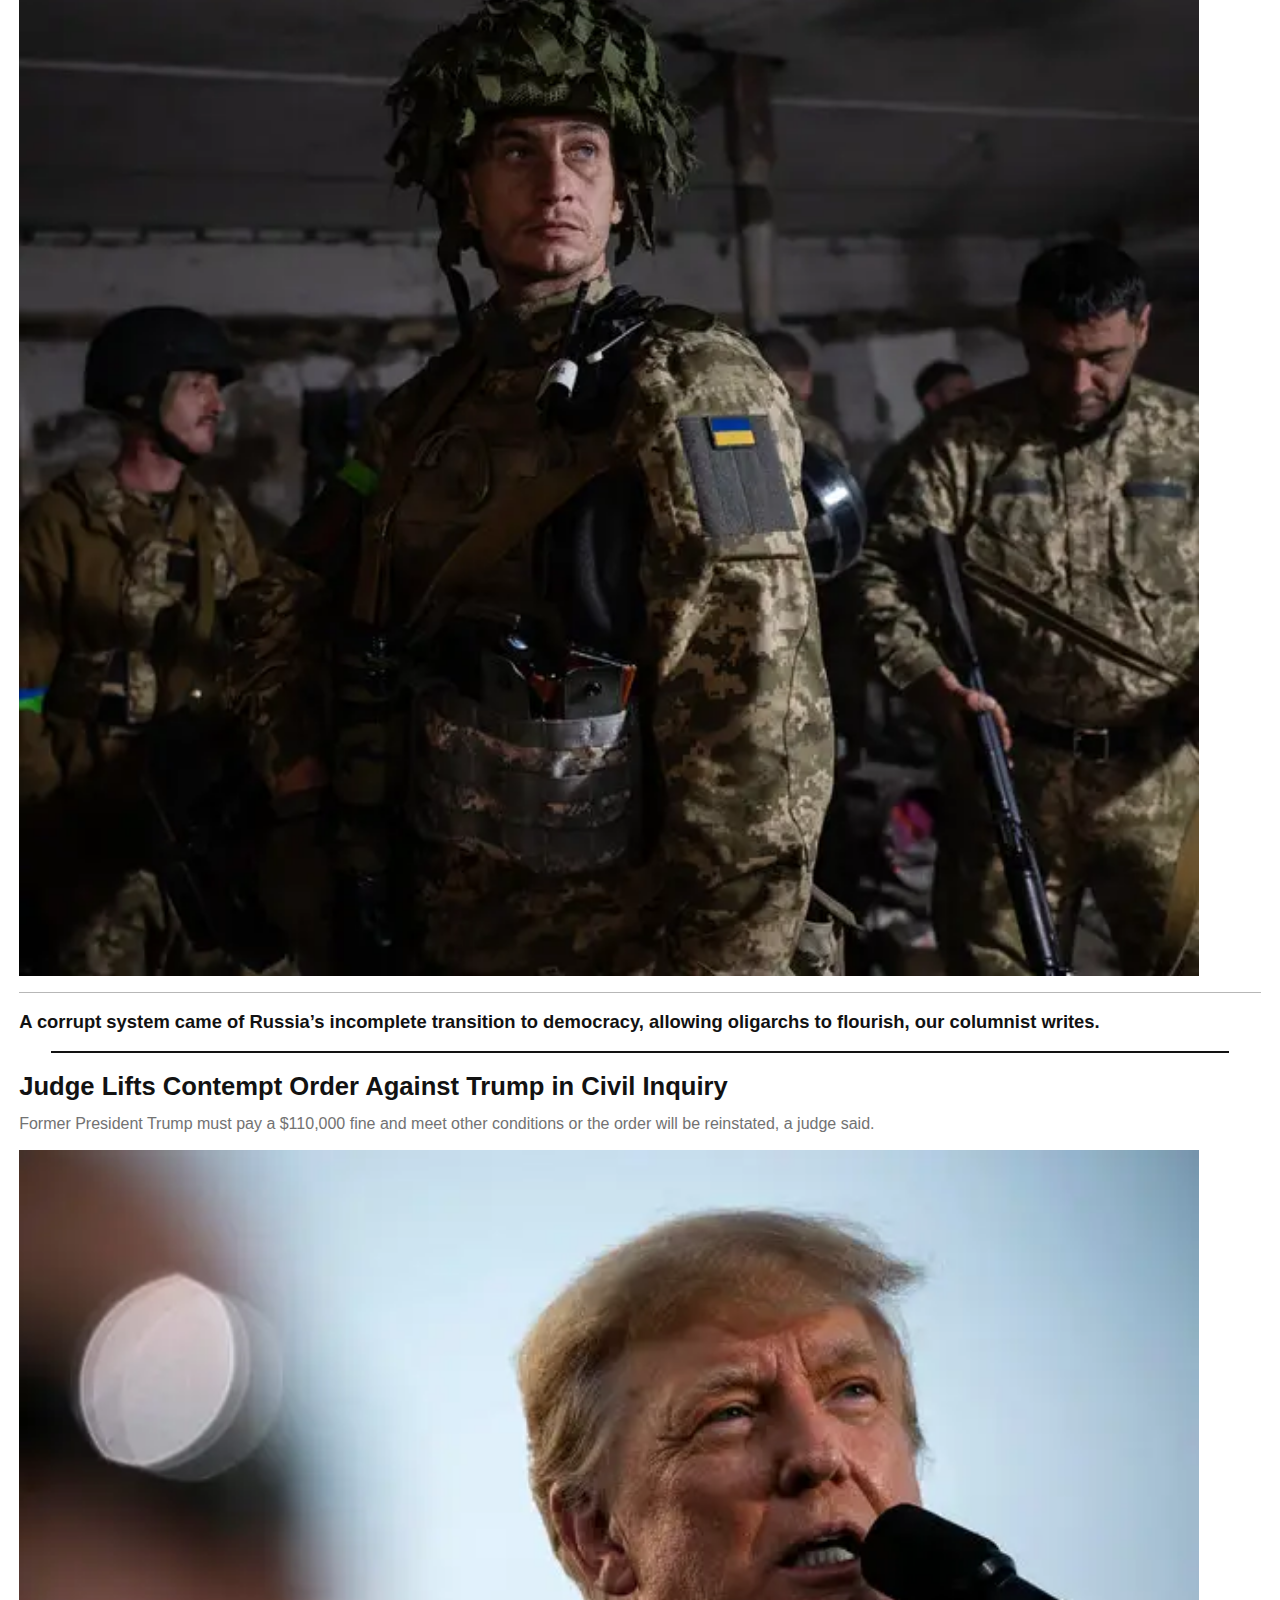
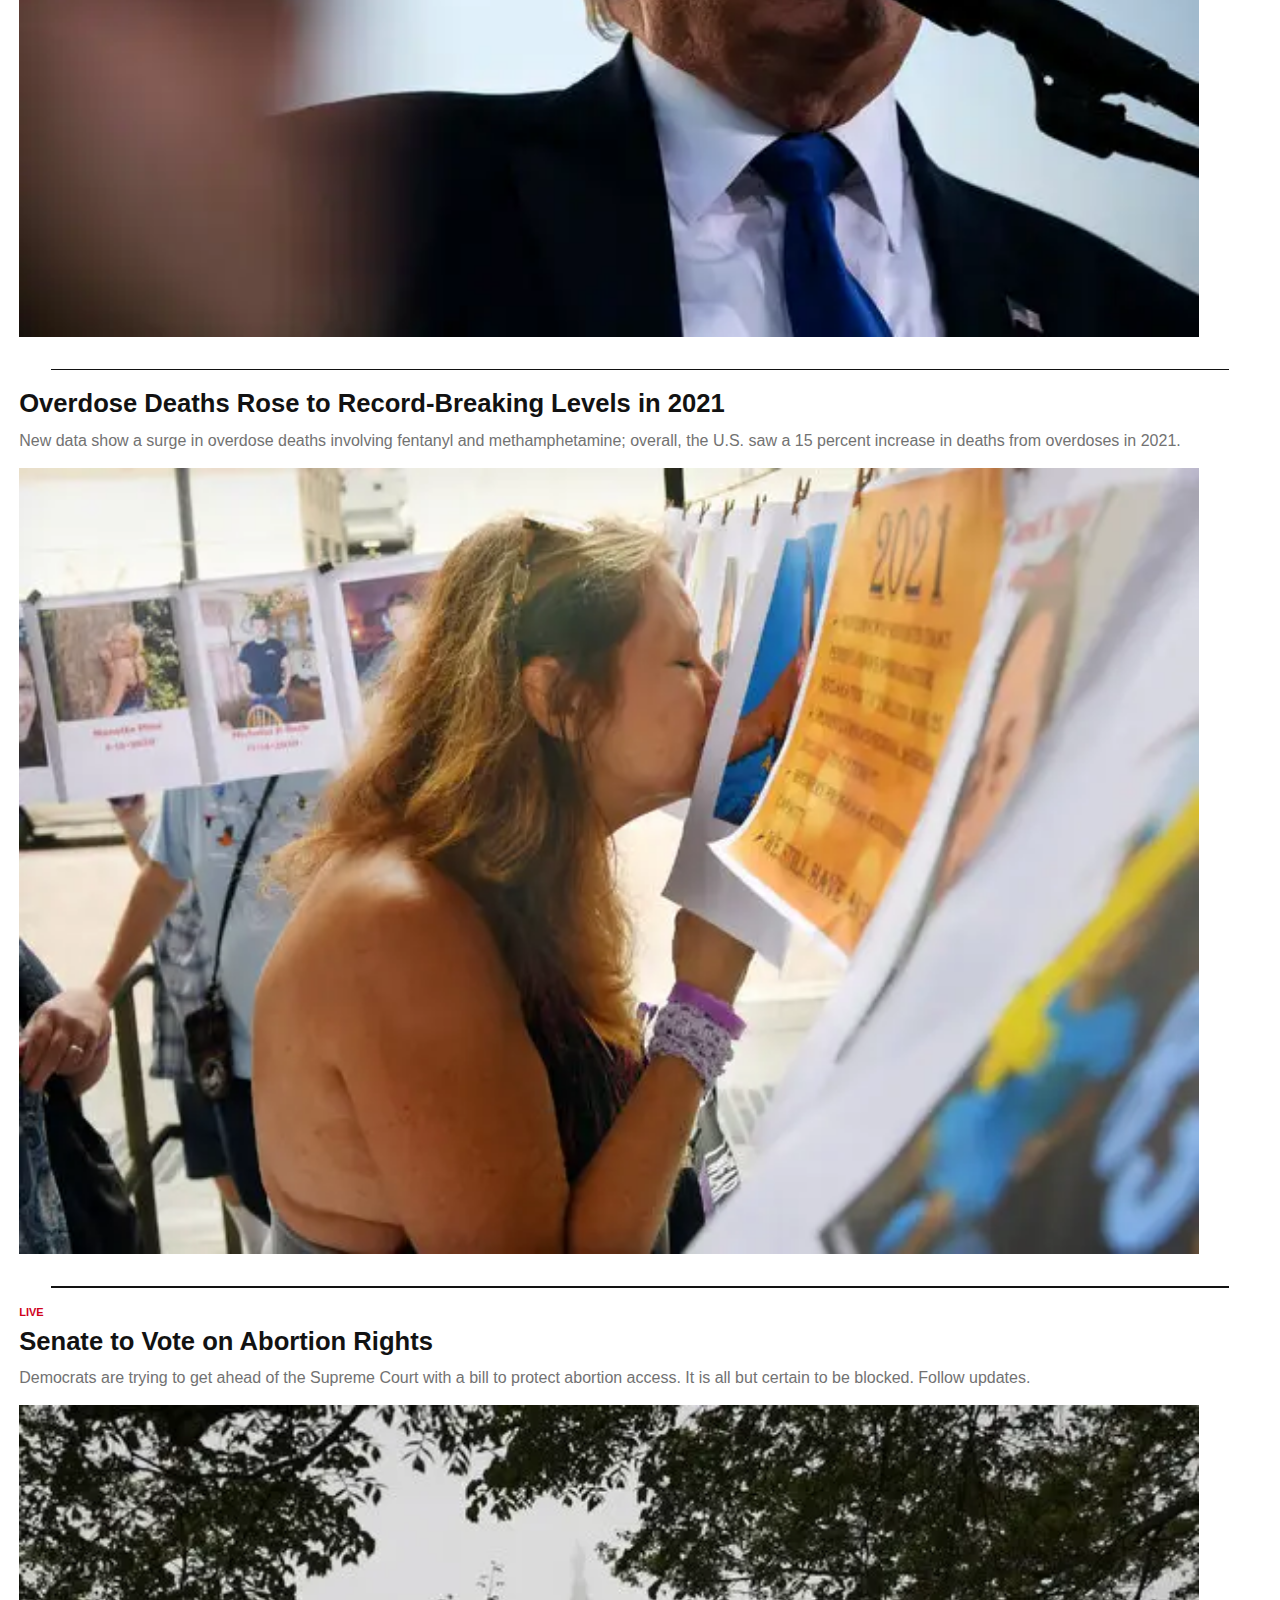
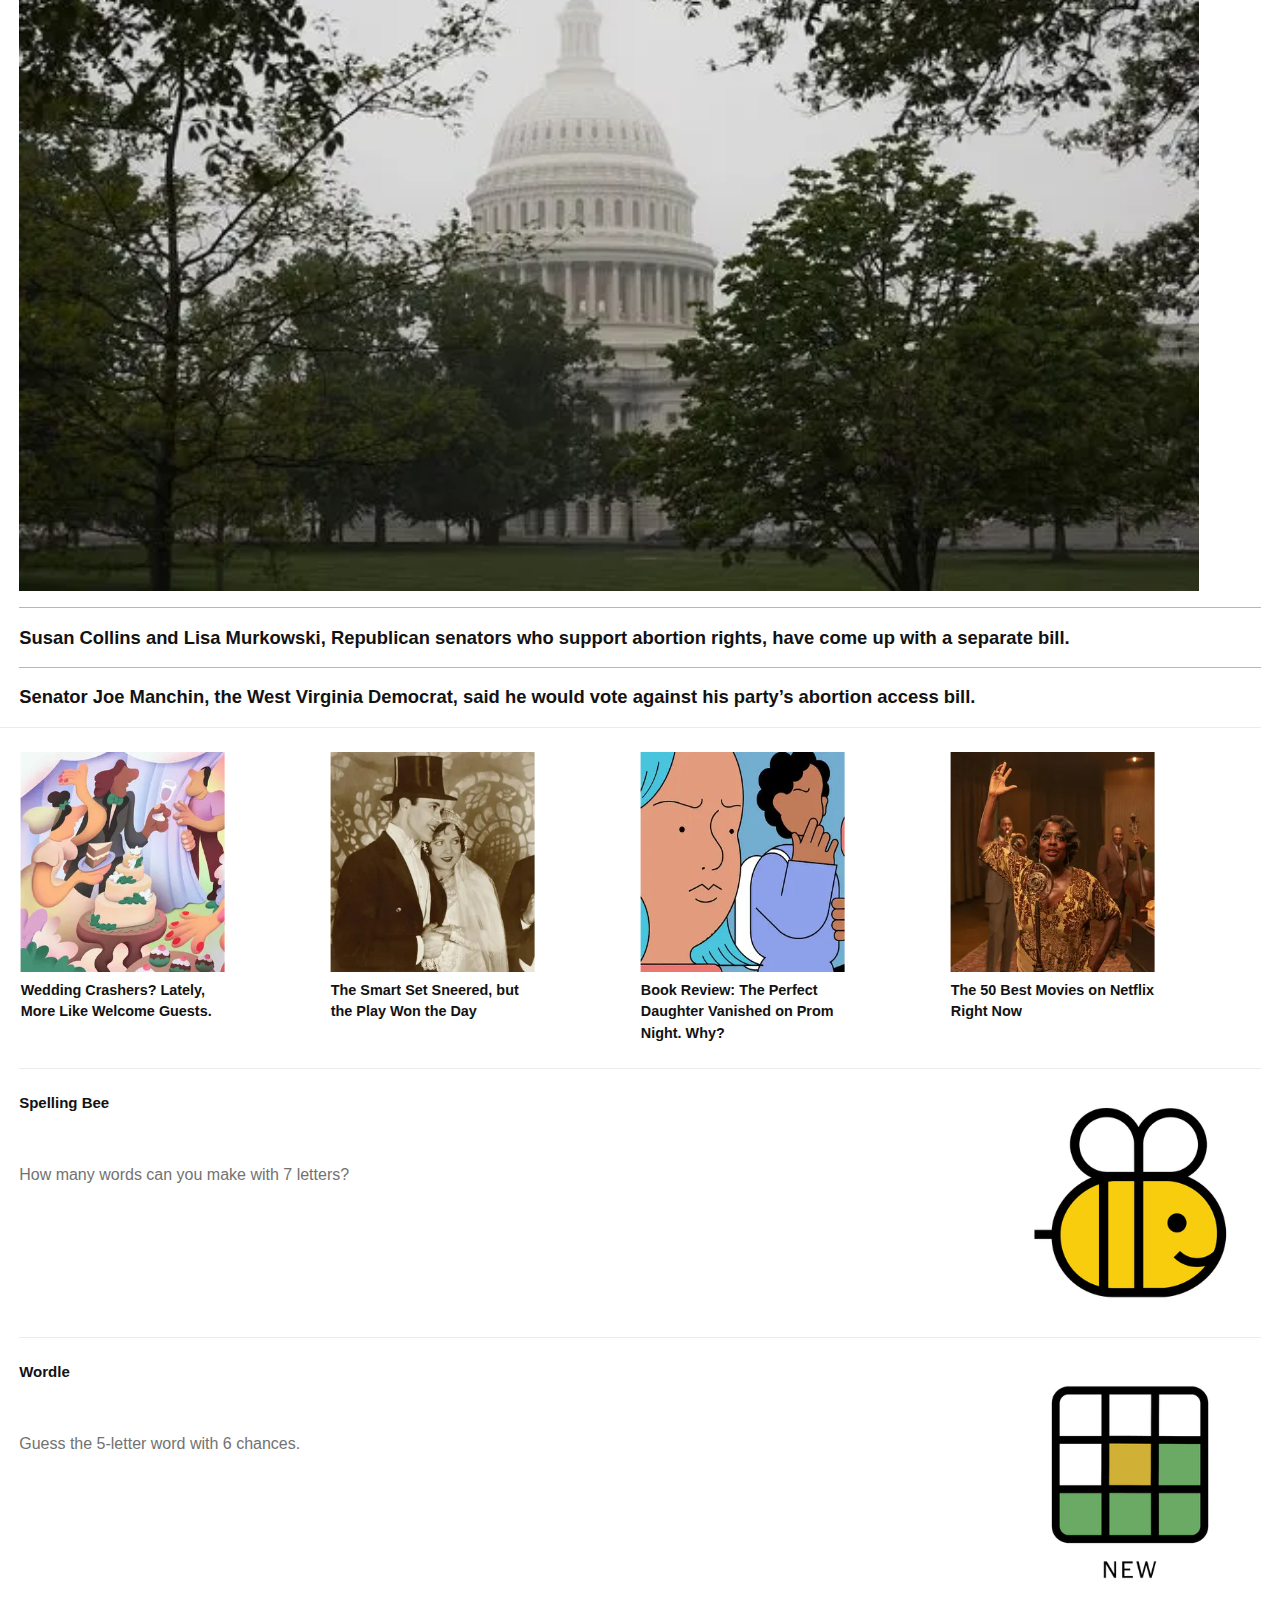
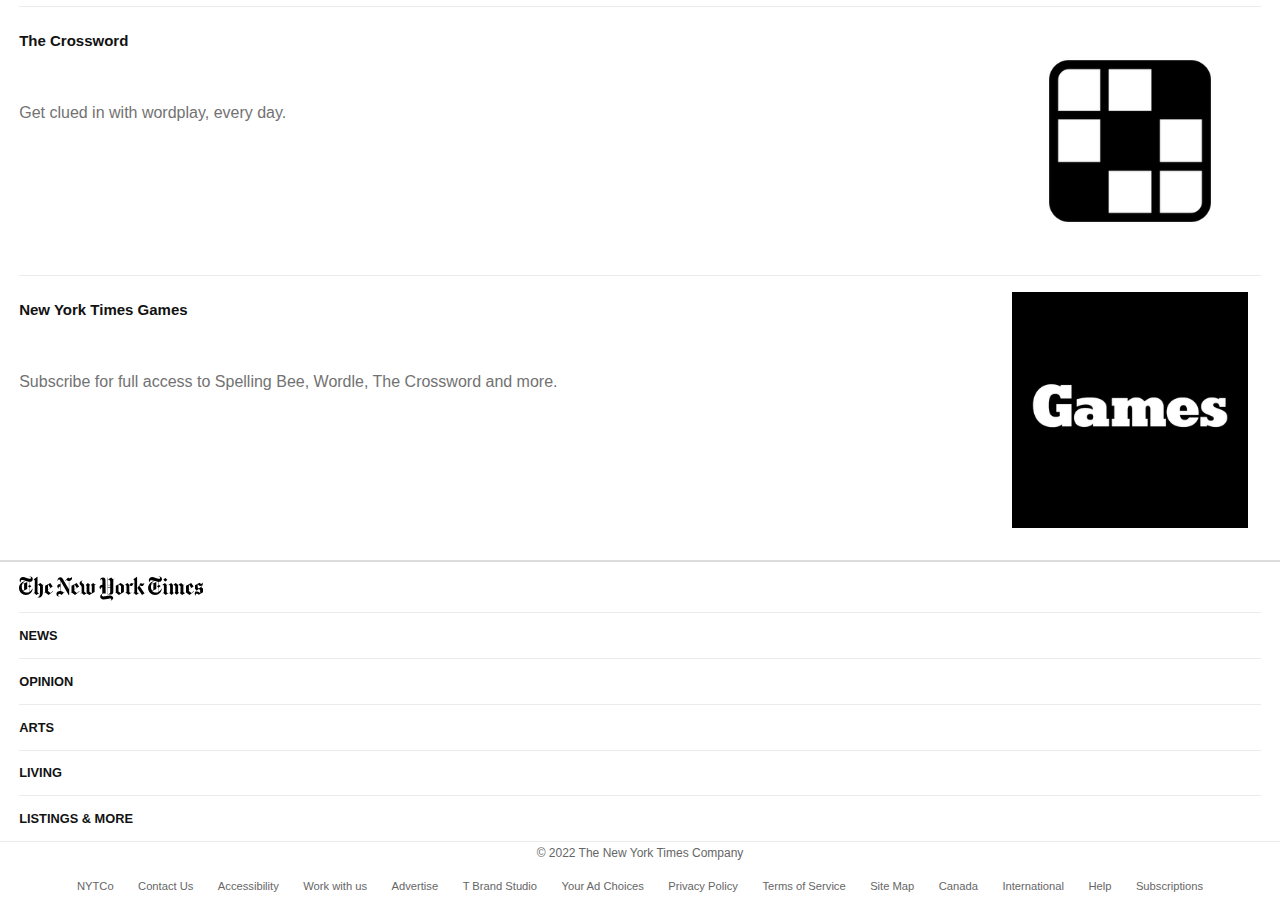
==== commit a3322c50: "Added other sections" ====
--- a/ppm/nytimes-flex/index.html
+++ b/ppm/nytimes-flex/index.html
@@ -131,6 +131,36 @@
       <section class="takeaway">
         Senator Joe Manchin, the West Virginia Democrat, said he would vote against his party’s abortion access bill.
       </section>
+
+      <section class="carousel">
+        <div class="carousel-item"><img src="./images/illustration0.webp" alt="an illustration"/><h3>Wedding Crashers? Lately, More Like Welcome Guests.</h3></div>
+        <div class="carousel-item"><img src="./images/couple.webp" alt="a vintage couple"/><h3>The Smart Set Sneered, but the Play Won the Day</h3></div>
+        <div class="carousel-item"><img src="./images/illustration.webp" alt="an illustration"/><h3>Book Review: The Perfect Daughter Vanished on Prom Night. Why?</h3></div>
+        <div class="carousel-item"><img src="./images/netflix.webp" alt="netflix trailer"/><h3>The 50 Best Movies on Netflix Right Now</h3></div>
+      </section>
+
+      <section class="games">
+        <div class="game">
+            <h2>Spelling Bee</h2>
+            <p>How many words can you make with 7 letters?</p>
+            <img src="./images/bee.webp" alt="a bee" />
+        </div>
+        <div class="game">
+            <h2>Wordle</h2>
+            <p>Guess the 5-letter word with 6 chances.</p>
+            <img src="./images/wordle.webp" alt="wordle" />
+        </div>
+        <div class="game">
+            <h2>The Crossword</h2>
+            <p>Get clued in with wordplay, every day.</p>
+            <img src="./images/crossword.webp" alt="a crossword" />
+        </div>
+        <div class="game">
+            <h2>New York Times Games</h2>
+            <p>Subscribe for full access to Spelling Bee, Wordle, The Crossword and more.</p>
+            <img src="./images/games.webp" alt="the text 'games'" />
+        </div>
+      </section>
       
       <footer>
            <a href="#"
--- a/ppm/nytimes-flex/styles.css
+++ b/ppm/nytimes-flex/styles.css
@@ -119,12 +119,12 @@
 header div:last-child a {
   color: rgb(50, 104, 145);
   text-transform: uppercase;
+  justify-self: flex-end;
 }
 
 .headlines {
   display: flex;
   flex-direction: row;
-  justify-content: flex-start;
   align-items: center;
   padding-bottom: 1rem;
   padding-top: 1.25rem;
@@ -145,7 +145,6 @@
 h2 {
   font-size: 0.9375rem;
   white-space: nowrap;
-  width: max-content;
 }
 
 h2 span {
@@ -259,6 +258,79 @@
   color: #5a5a5a;
 }
 
+.carousel {
+  display: grid;
+  grid-auto-flow: column;
+  overflow: auto;
+  -ms-overflow-style: none;
+  scrollbar-width: none;
+  width: 100vw;
+  transform: translateX(-2.4rem);
+  scroll-snap-type: x proximity;
+  border-top: 1px solid rgb(235, 235, 235);
+  padding-top: 1.5rem;
+  padding-bottom: 1.5rem;
+}
+
+.carousel::-webkit-scrollbar {
+  display: none;
+}
+
+.carousel-item {
+  display: flex;
+  flex-direction: column;
+  width: 220px;
+  padding-right: 1rem;
+}
+
+.carousel .carousel-item:first-of-type {
+  margin-left: 2.5rem;
+}
+
+.carousel-item img {
+  height: 220px;
+  width: 220px;
+  margin-bottom: 0.5rem;
+}
+
+.carousel-item h3 {
+  font-size: 0.9rem;
+}
+
+.carousel-item h3:hover {
+  cursor: pointer;
+  color: #5a5a5a;
+}
+
+.games {
+  display: flex;
+  flex-direction: column;
+  margin-bottom: 1rem;
+}
+
+.game {
+  display: grid;
+  grid-template-columns: 4fr 1fr;
+  grid-template-rows: 1fr 2fr;
+  border-top: 1px solid rgb(235, 235, 235);
+  padding-top: 1rem;
+  padding-bottom: 1rem;
+}
+
+.game h2 {
+  grid-row: 1;
+  margin-top: 0.4rem;
+}
+
+.game p {
+  grid-row: 2;
+}
+
+.game img {
+  grid-row: 1 / span 2;
+  grid-column: 2;
+}
+
 footer {
   display: flex;
   flex-direction: column;
@@ -304,7 +376,7 @@
   font-size: 0.75rem;
   text-align: center;
   color: #666;
-  padding: 0.3rem;
+  padding: 0.2rem;
 }
 
 .copyright::before {
@@ -320,10 +392,12 @@
 
 .footer-links {
   text-align: center;
+  padding-top: 0.5rem;
+  padding-bottom: 1.5rem;
 }
 
 .footer-links a {
   color: #666;
-  font-size: 0.75rem;
+  font-size: 0.7rem;
   padding: 0 10px;
 }
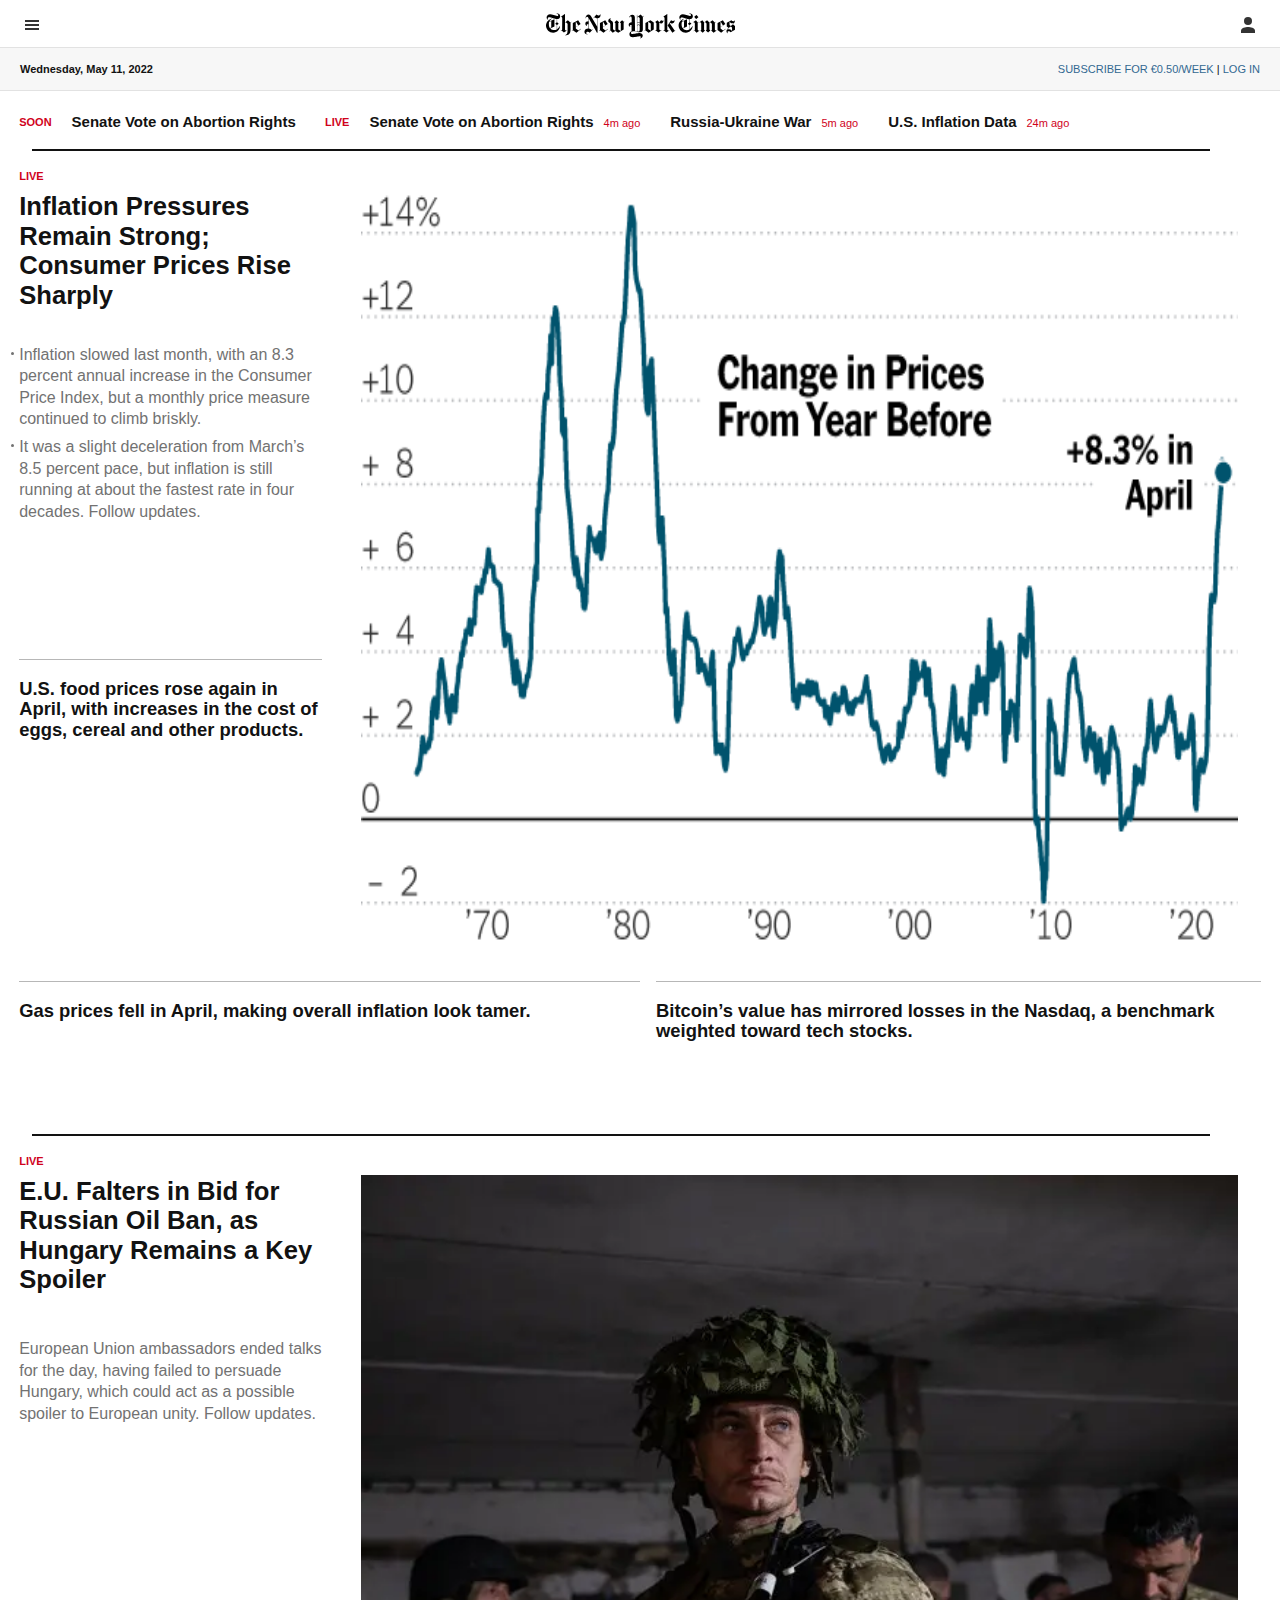
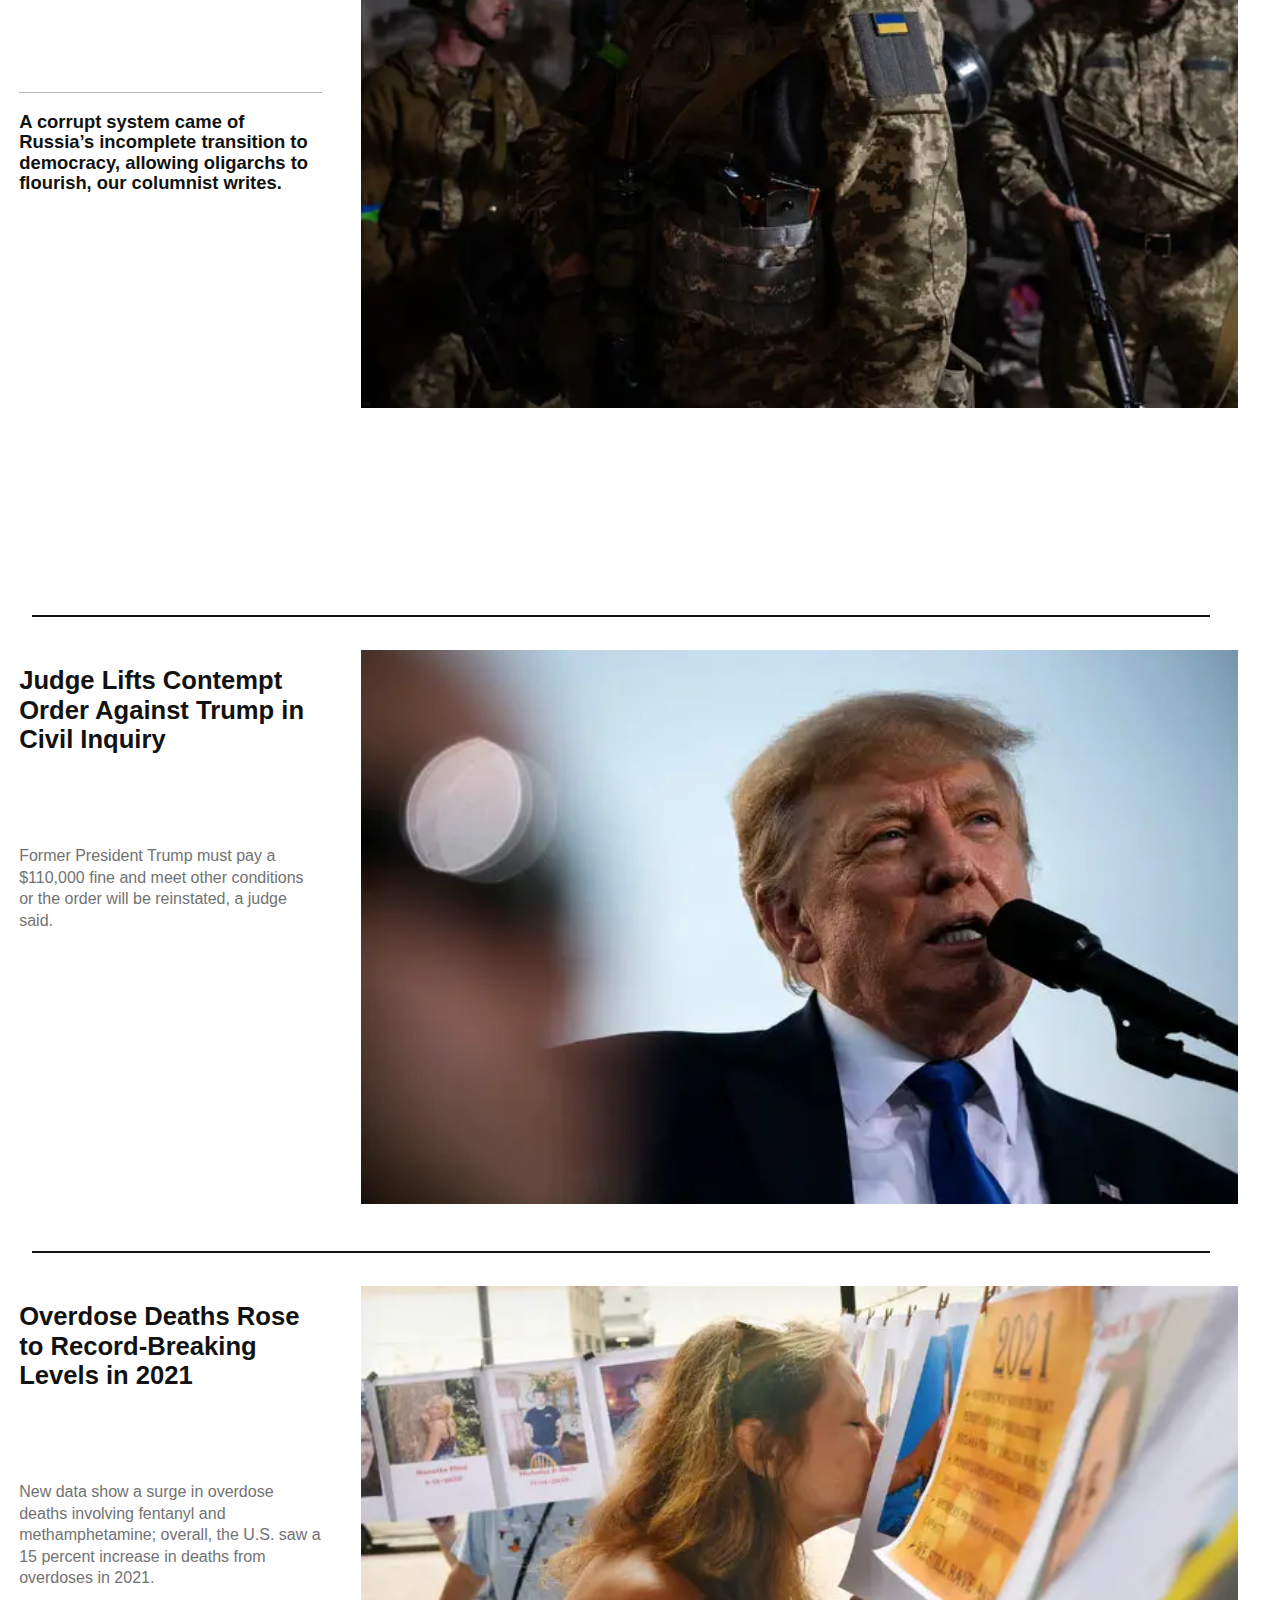
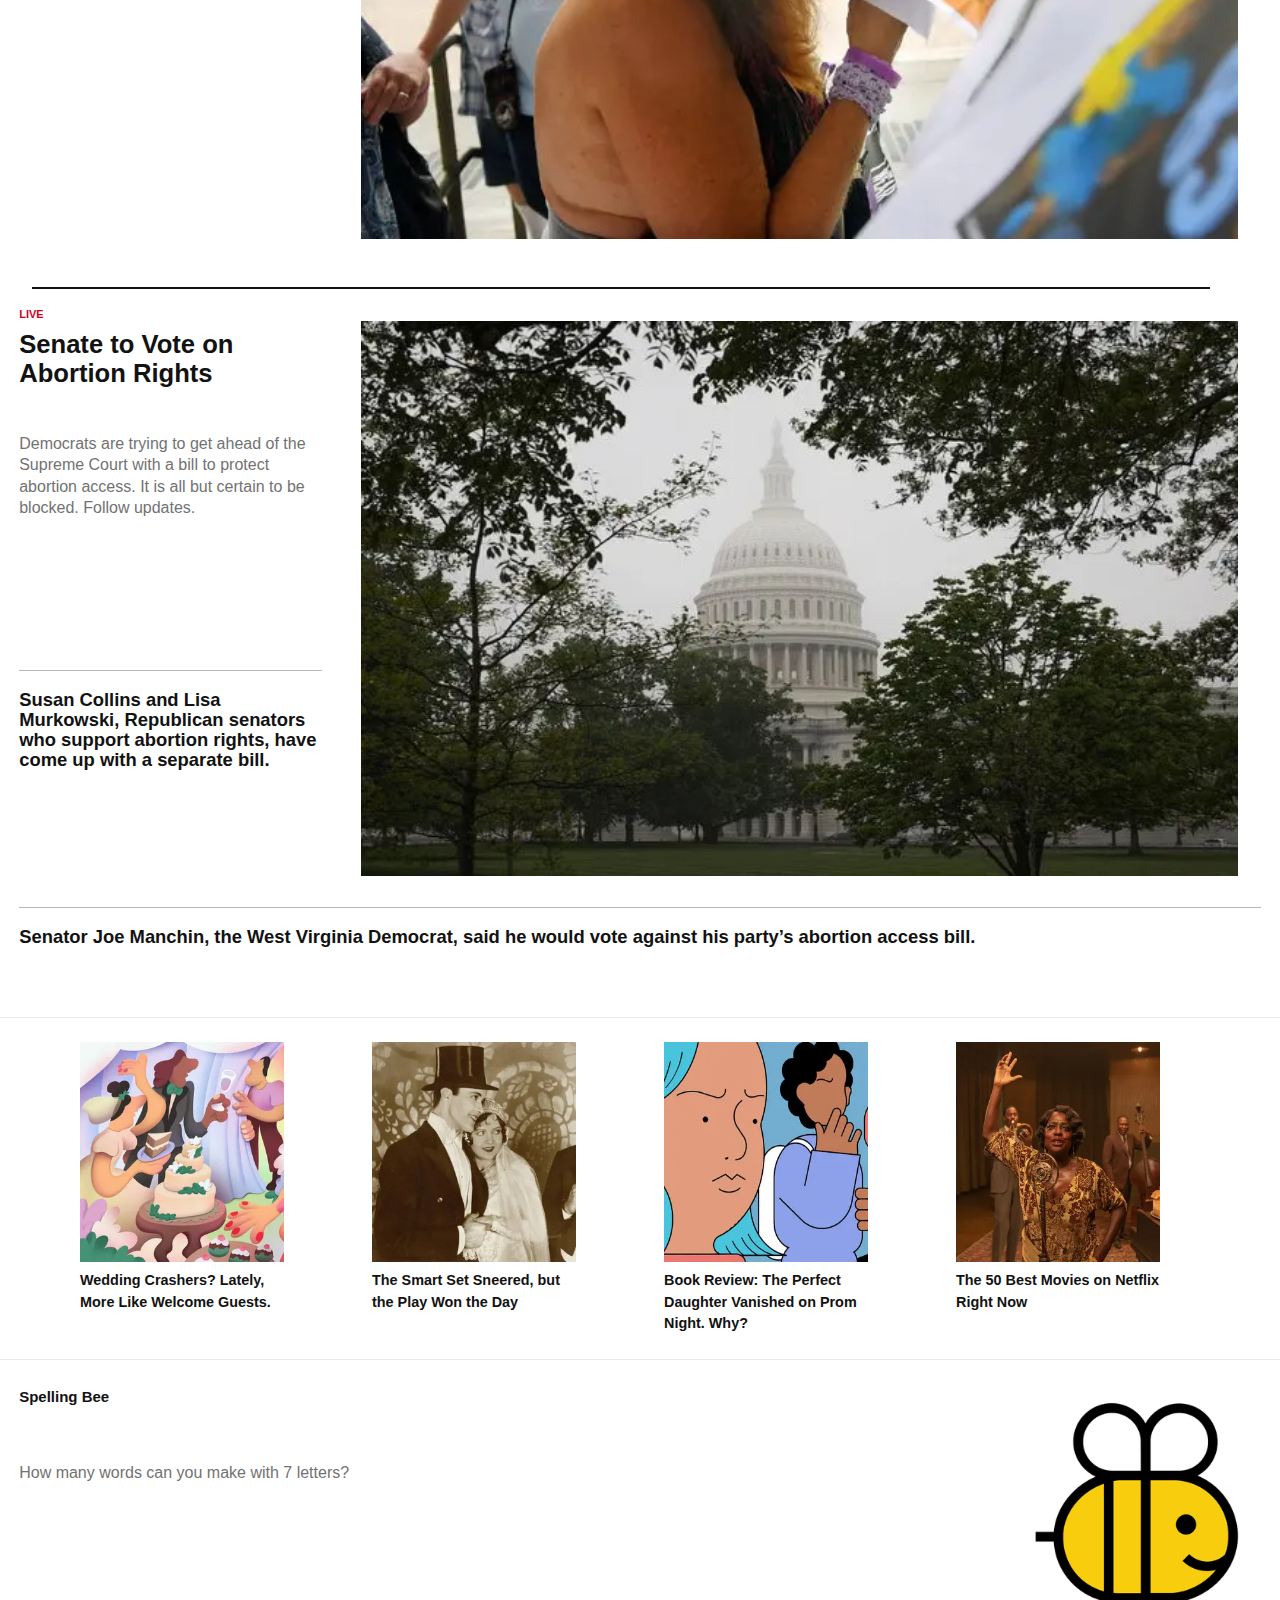
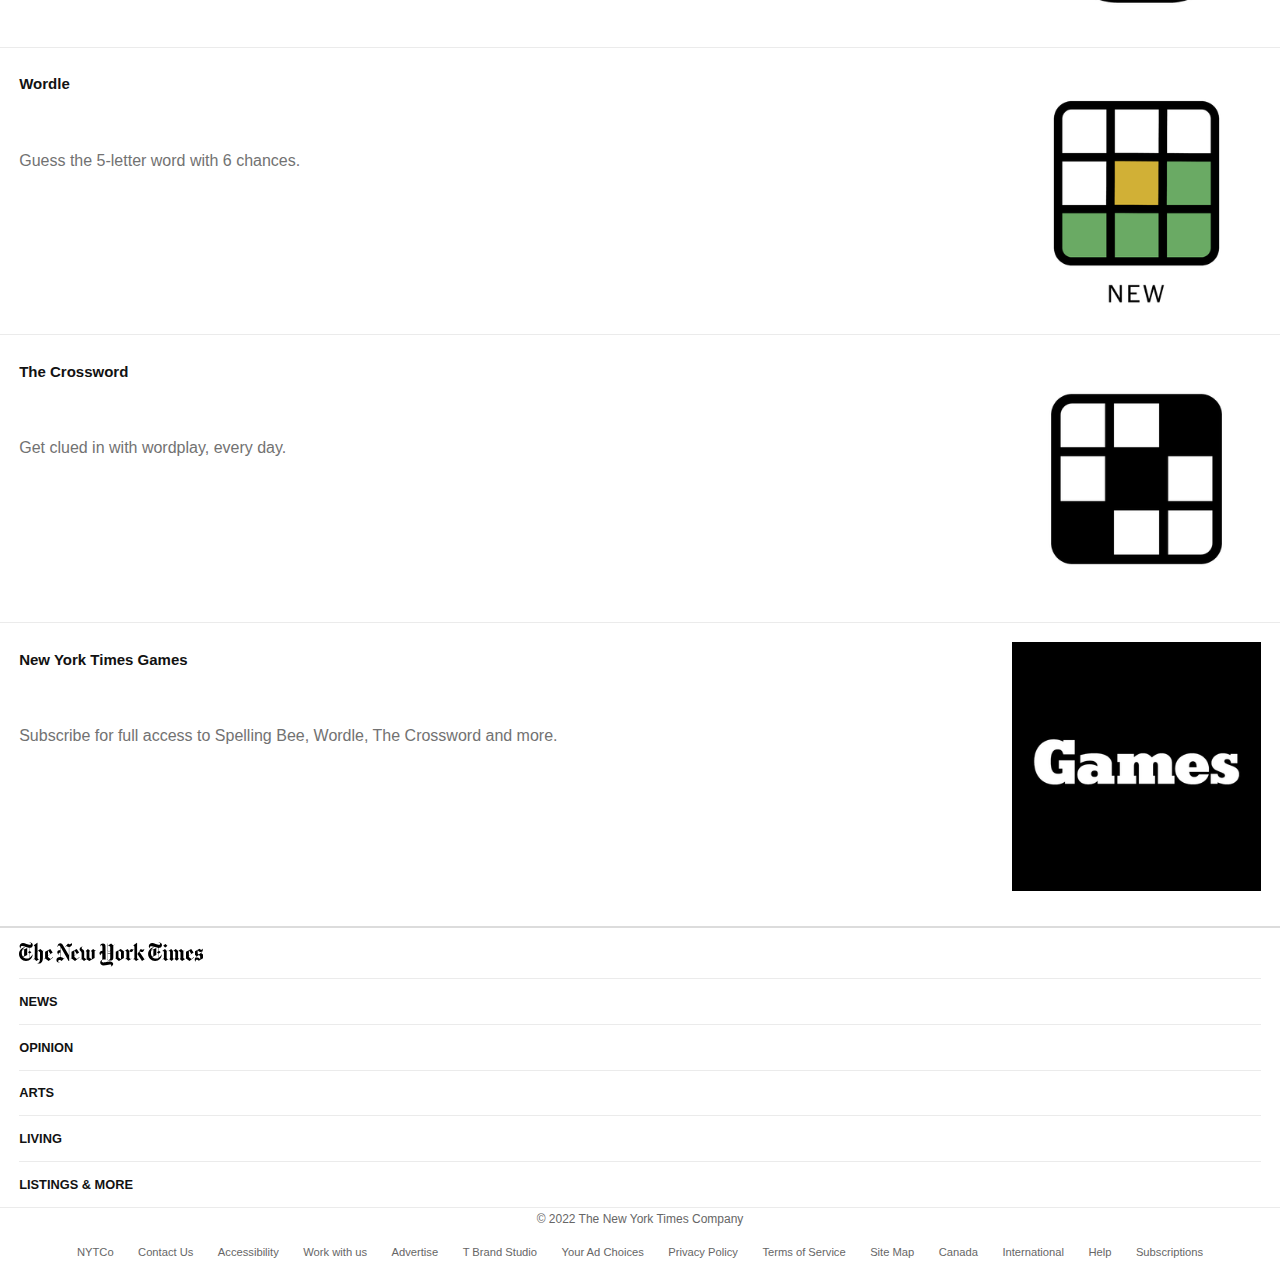
==== commit 6c1063fc: "Added responsive desktop" ====
--- a/ppm/nytimes-flex/index.html
+++ b/ppm/nytimes-flex/index.html
@@ -70,10 +70,10 @@
         U.S. food prices rose again in April, with increases in the cost of
         eggs, cereal and other products.
       </section>
-      <section class="takeaway">
+      <section class="takeaway newrow"> 
         Gas prices fell in April, making overall inflation look tamer.
       </section>
-      <section class="takeaway">
+      <section class="takeaway newrow-second">
         Bitcoin’s value has mirrored losses in the Nasdaq, a benchmark weighted
         toward tech stocks.
       </section>
@@ -128,9 +128,10 @@
       <section class="takeaway">
         Susan Collins and Lisa Murkowski, Republican senators who support abortion rights, have come up with a separate bill.
       </section>
-      <section class="takeaway">
+      <section class="takeaway newrow-third">
         Senator Joe Manchin, the West Virginia Democrat, said he would vote against his party’s abortion access bill.
       </section>
+    </section>
 
       <section class="carousel">
         <div class="carousel-item"><img src="./images/illustration0.webp" alt="an illustration"/><h3>Wedding Crashers? Lately, More Like Welcome Guests.</h3></div>
--- a/ppm/nytimes-flex/styles.css
+++ b/ppm/nytimes-flex/styles.css
@@ -77,9 +77,12 @@
 
 /* End of CSS Reset */
 
+/* Mobile */
+
 body {
   font-size: 1rem;
   color: #121212;
+  overflow-x: hidden;
 }
 
 nav {
@@ -165,6 +168,8 @@
 
 .article {
   position: relative;
+  display: grid;
+  grid-auto-flow: row;
   padding-left: 1.2rem;
   padding-right: 1.2rem;
   margin-top: 0.8rem;
@@ -265,7 +270,6 @@
   -ms-overflow-style: none;
   scrollbar-width: none;
   width: 100vw;
-  transform: translateX(-2.4rem);
   scroll-snap-type: x proximity;
   border-top: 1px solid rgb(235, 235, 235);
   padding-top: 1.5rem;
@@ -284,7 +288,11 @@
 }
 
 .carousel .carousel-item:first-of-type {
-  margin-left: 2.5rem;
+  margin-left: 2rem;
+}
+
+.carousel .carousel-item:last-of-type {
+  margin-right: 2rem;
 }
 
 .carousel-item img {
@@ -313,8 +321,7 @@
   grid-template-columns: 4fr 1fr;
   grid-template-rows: 1fr 2fr;
   border-top: 1px solid rgb(235, 235, 235);
-  padding-top: 1rem;
-  padding-bottom: 1rem;
+  padding: 1.2rem;
 }
 
 .game h2 {
@@ -335,6 +342,8 @@
   display: flex;
   flex-direction: column;
   position: relative;
+  padding-left: 1.2rem;
+  padding-right: 1.2rem;
 }
 
 footer::before {
@@ -401,3 +410,68 @@
   font-size: 0.7rem;
   padding: 0 10px;
 }
+
+/* Desktop */
+
+@media (min-width: 1010px) {
+  .article {
+    grid-template-columns: 2fr 2fr 4fr;
+    grid-template-rows: 1fr 2fr;
+    grid-gap: 1rem;
+    padding-top: 0.4rem;
+  }
+
+  .article:has(.takeaway) {
+    grid-template-rows: 1fr 2fr 2fr 1fr;
+  }
+
+  .article .takeaway:first-of-type {
+    grid-row: 3 / span 1;
+  }
+
+  .article h1,
+  .article .live {
+    grid-column: 1;
+    grid-row: 1;
+  }
+
+  .article h1 {
+    margin-top: 1.5rem;
+  }
+
+  .article p {
+    grid-column: 1;
+    grid-row: 2;
+  }
+
+  .article img {
+    grid-row: 1 / span 3;
+    grid-column: 2 / span 2;
+    width: 95%;
+    height: 95%;
+    margin: auto;
+  }
+
+  .newrow {
+    grid-row: 4;
+    grid-column: 1 / span 2;
+  }
+
+  .newrow-second {
+    grid-row: 4;
+    grid-column: 3;
+  }
+
+  .newrow-third {
+    grid-row: 4;
+    grid-column: 1 / span 3;
+  }
+
+  .article .takeaway:first-of-type {
+    margin-top: 0;
+  }
+
+  .carousel .carousel-item:first-of-type {
+    margin-left: 5rem;
+  }
+}
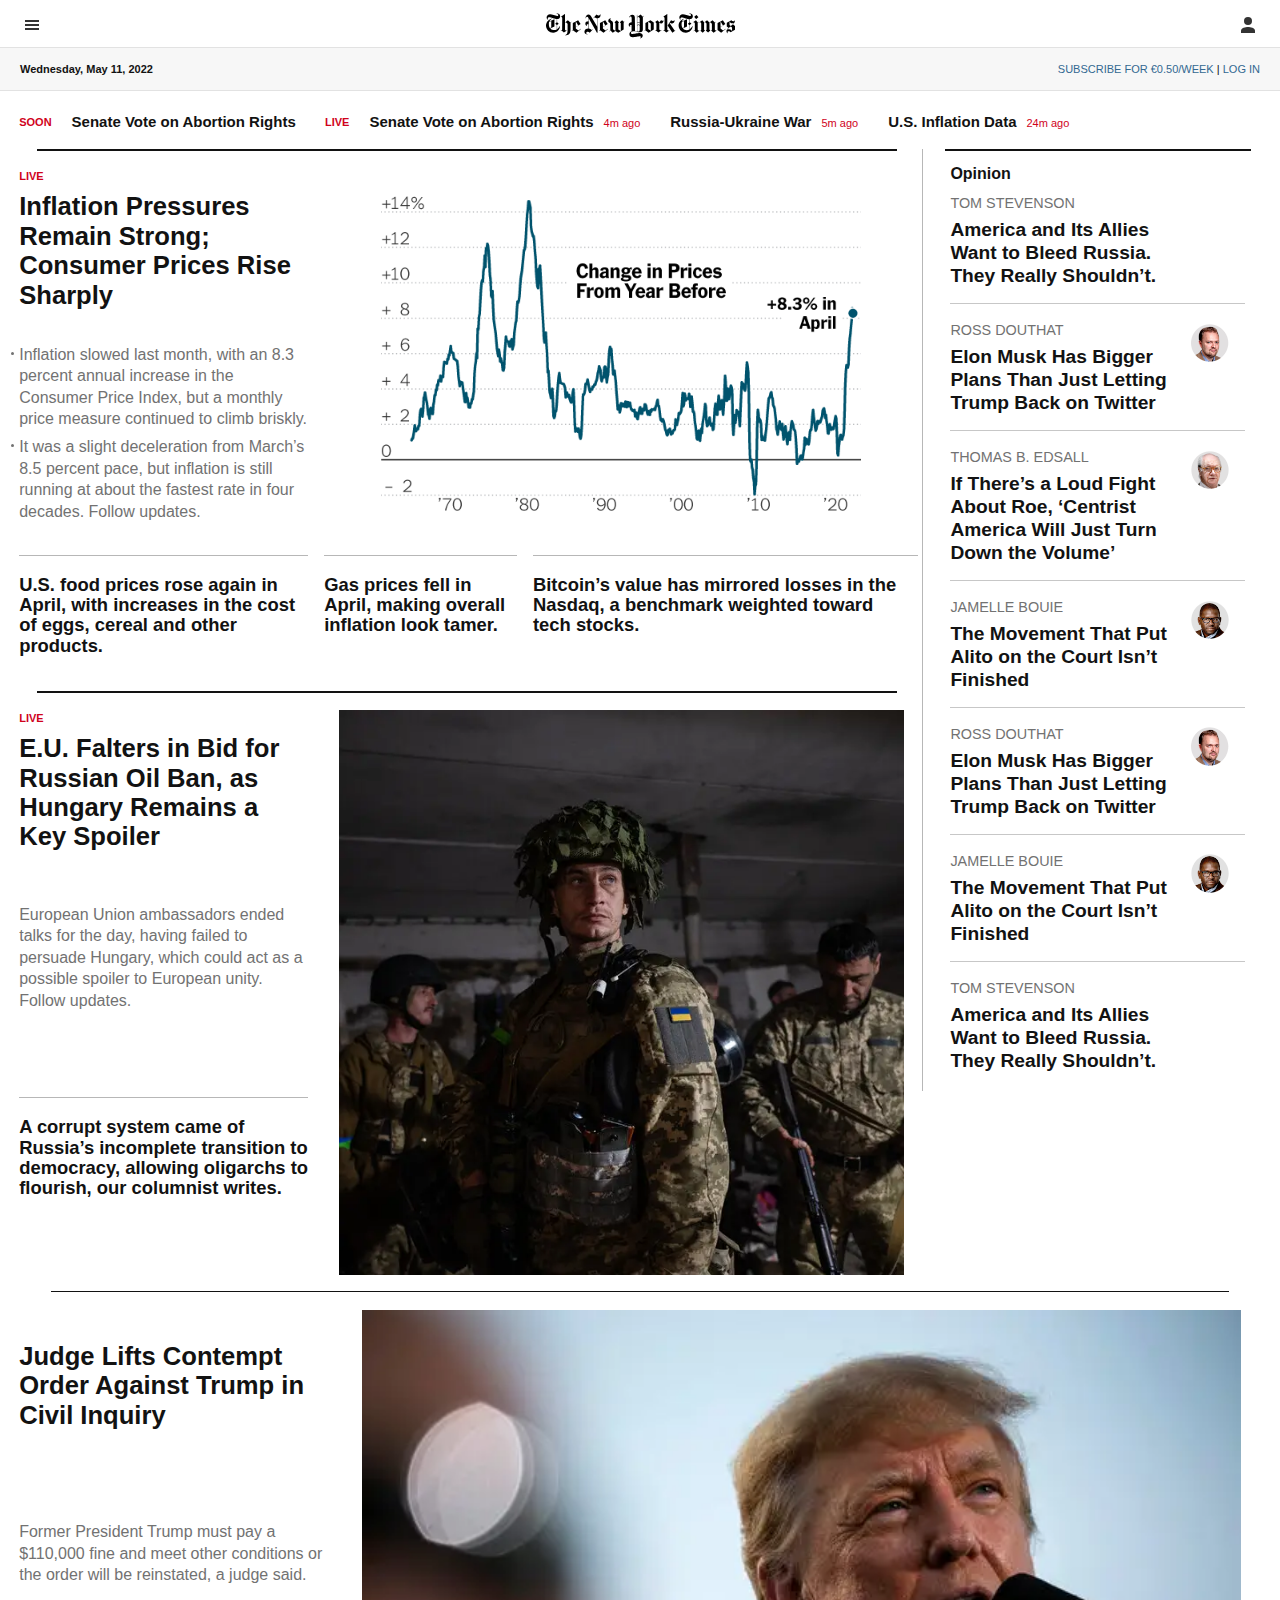
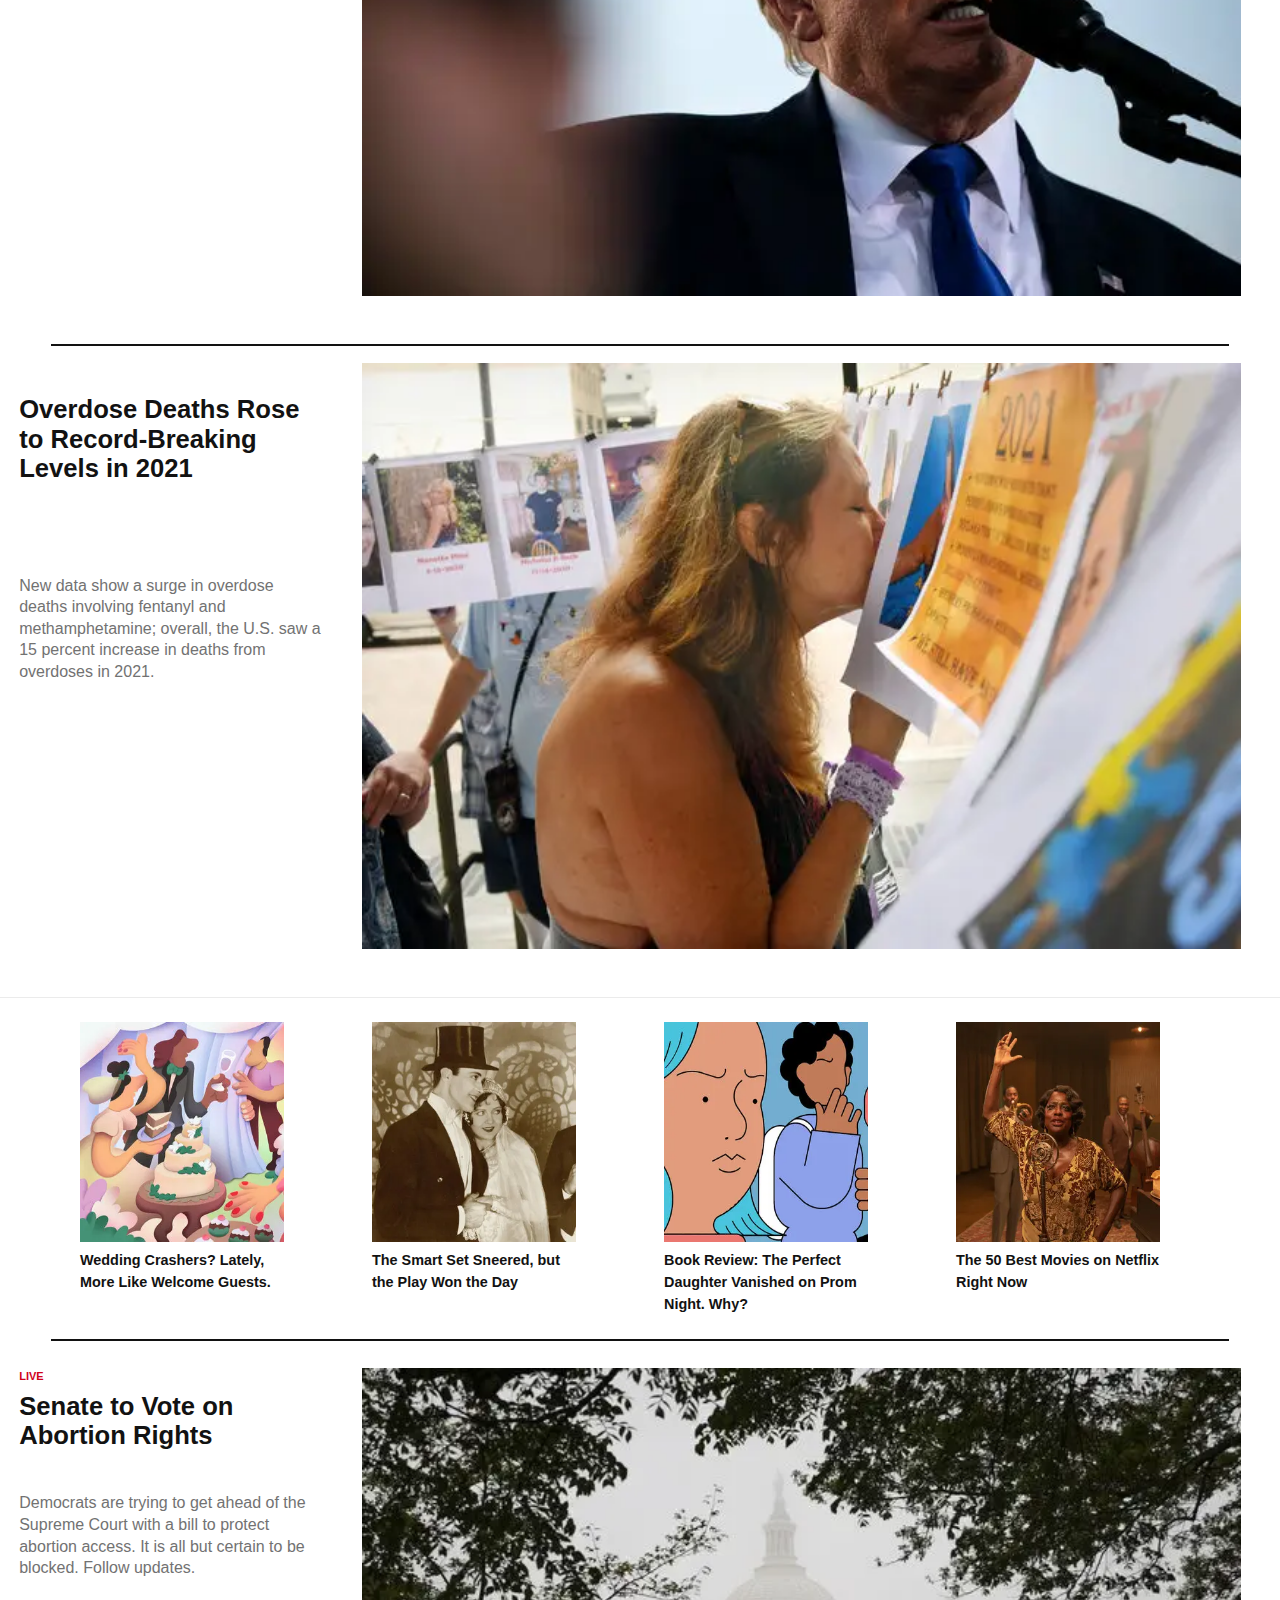
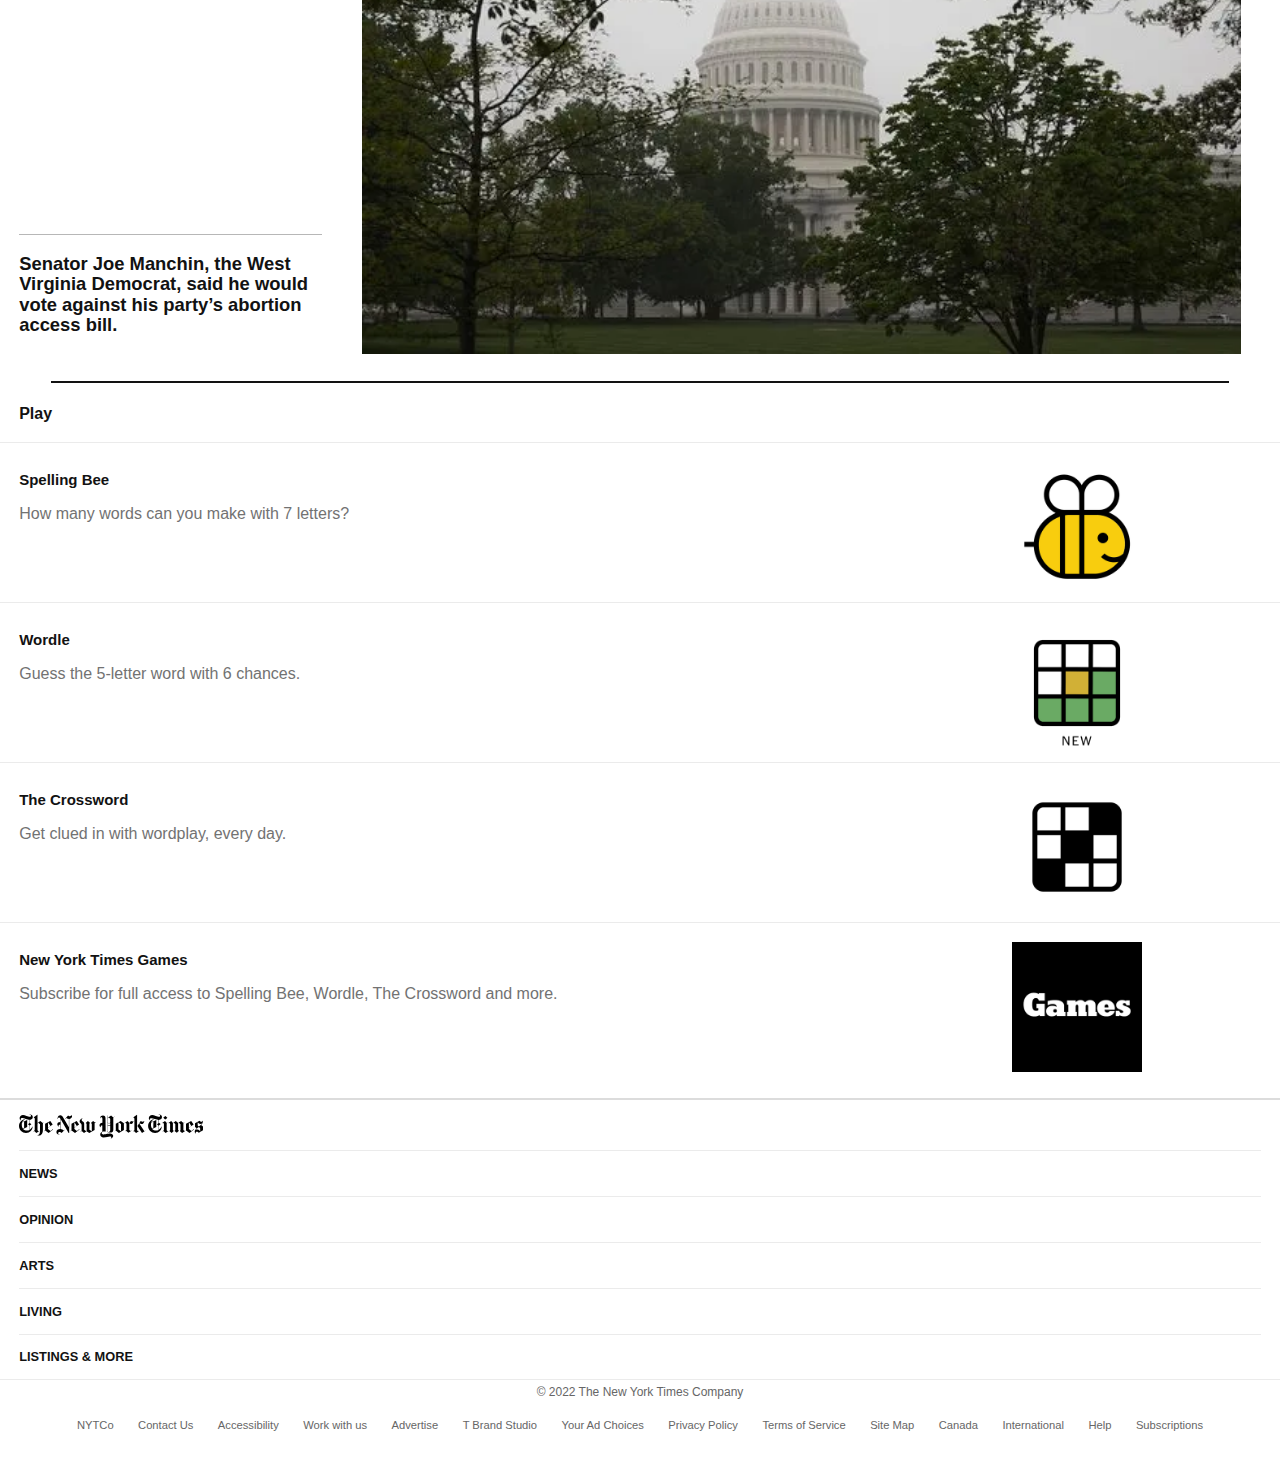
==== commit 617d9d49: "Added opinions section" ====
--- a/ppm/nytimes-flex/index.html
+++ b/ppm/nytimes-flex/index.html
@@ -5,7 +5,15 @@
     <meta http-equiv="X-UA-Compatible" content="IE=edge" />
     <meta name="viewport" content="width=device-width, initial-scale=1.0" />
     <link rel="stylesheet" href="styles.css" />
-    <title>PPM</title>
+    <link rel="icon" type="image/png" href="./images/favicon.png" />
+    <script
+      src="https://code.jquery.com/jquery-3.6.0.min.js"
+      integrity="sha256-/xUj+3OJU5yExlq6GSYGSHk7tPXikynS7ogEvDej/m4="
+      crossorigin="anonymous"
+    ></script>
+    <title>
+      The New York Times - Breaking News, US News, World News and Videos
+    </title>
   </head>
   <body>
     <nav>
@@ -50,7 +58,7 @@
       <h2>U.S. Inflation Data<span>24m ago</span></h2>
     </section>
 
-    <section class="article">
+    <section class="article first-article article-small">
       <b class="live">LIVE</b>
       <h1>Inflation Pressures Remain Strong; Consumer Prices Rise Sharply</h1>
       <ul>
@@ -70,7 +78,7 @@
         U.S. food prices rose again in April, with increases in the cost of
         eggs, cereal and other products.
       </section>
-      <section class="takeaway newrow"> 
+      <section class="takeaway newrow">
         Gas prices fell in April, making overall inflation look tamer.
       </section>
       <section class="takeaway newrow-second">
@@ -79,7 +87,7 @@
       </section>
     </section>
 
-    <section class="article">
+    <section class="article article-small">
       <b class="live">LIVE</b>
       <h1>
         E.U. Falters in Bid for Russian Oil Ban, as Hungary Remains a Key
@@ -90,7 +98,7 @@
         persuade Hungary, which could act as a possible spoiler to European
         unity. Follow updates.
       </p>
-      <img src="./images/solider.webp" alt="a graph" />
+      <img src="./images/solider.webp" alt="a solider" />
       <section class="takeaway">
         A corrupt system came of Russia’s incomplete transition to democracy,
         allowing oligarchs to flourish, our columnist writes.
@@ -103,7 +111,60 @@
         Former President Trump must pay a $110,000 fine and meet other
         conditions or the order will be reinstated, a judge said.
       </p>
-      <img src="./images/trump.webp" alt="a graph" />
+      <img src="./images/trump.webp" alt="Trump" />
+    </section>
+
+    <section class="opinions">
+      <b>Opinion</b>
+      <div class="opinion">
+        <h4>Tom Stevenson</h4>
+        <h2>
+          America and Its Allies Want to Bleed Russia. They Really Shouldn’t.
+        </h2>
+      </div>
+      <div class="opinion image-opinion">
+        <h4>Ross Douthat</h4>
+        <h2>
+          Elon Musk Has Bigger Plans Than Just Letting Trump Back on Twitter
+        </h2>
+        <img src="./images/ross.webp" alt="Ross Douthat" />
+      </div>
+
+      <div class="opinion image-opinion">
+        <h4>Thomas B. Edsall</h4>
+        <h2>
+          If There’s a Loud Fight About Roe, ‘Centrist America Will Just Turn
+          Down the Volume’
+        </h2>
+        <img src="./images/thomas.webp" alt="Thomas B. Edsall" />
+      </div>
+
+      <div class="opinion image-opinion">
+        <h4>Jamelle Bouie</h4>
+        <h2>The Movement That Put Alito on the Court Isn’t Finished</h2>
+        <img src="./images/jamelle.webp" alt="Jamelle Bouie" />
+      </div>
+
+      <div class="opinion image-opinion">
+        <h4>Ross Douthat</h4>
+        <h2>
+          Elon Musk Has Bigger Plans Than Just Letting Trump Back on Twitter
+        </h2>
+        <img src="./images/ross.webp" alt="Ross Douthat" />
+      </div>
+
+      <div class="opinion image-opinion">
+        <h4>Jamelle Bouie</h4>
+        <h2>The Movement That Put Alito on the Court Isn’t Finished</h2>
+        <img src="./images/jamelle.webp" alt="Jamelle Bouie" />
+      </div>
+
+      <div class="opinion">
+        <h4>Tom Stevenson</h4>
+        <h2>
+          America and Its Allies Want to Bleed Russia. They Really Shouldn’t.
+        </h2>
+      </div>
     </section>
 
     <section class="article">
@@ -113,10 +174,29 @@
         methamphetamine; overall, the U.S. saw a 15 percent increase in deaths
         from overdoses in 2021.
       </p>
-      <img src="./images/girl.webp" alt="a graph" />
-    </section>
-
-    <section class="article">
+      <img src="./images/girl.webp" alt="a girl" />
+    </section>
+
+    <section class="carousel">
+      <div class="carousel-item">
+        <img src="./images/illustration0.webp" alt="an illustration" />
+        <h3>Wedding Crashers? Lately, More Like Welcome Guests.</h3>
+      </div>
+      <div class="carousel-item">
+        <img src="./images/couple.webp" alt="a vintage couple" />
+        <h3>The Smart Set Sneered, but the Play Won the Day</h3>
+      </div>
+      <div class="carousel-item">
+        <img src="./images/illustration.webp" alt="an illustration" />
+        <h3>Book Review: The Perfect Daughter Vanished on Prom Night. Why?</h3>
+      </div>
+      <div class="carousel-item">
+        <img src="./images/netflix.webp" alt="netflix trailer" />
+        <h3>The 50 Best Movies on Netflix Right Now</h3>
+      </div>
+    </section>
+
+    <section class="article last-article">
       <b class="live">LIVE</b>
       <h1>Senate to Vote on Abortion Rights</h1>
       <p>
@@ -124,47 +204,42 @@
         protect abortion access. It is all but certain to be blocked. Follow
         updates.
       </p>
-      <img src="./images/senate.webp" alt="a graph" />
+      <img src="./images/senate.webp" alt="the senate" />
       <section class="takeaway">
-        Susan Collins and Lisa Murkowski, Republican senators who support abortion rights, have come up with a separate bill.
-      </section>
-      <section class="takeaway newrow-third">
-        Senator Joe Manchin, the West Virginia Democrat, said he would vote against his party’s abortion access bill.
-      </section>
-    </section>
-
-      <section class="carousel">
-        <div class="carousel-item"><img src="./images/illustration0.webp" alt="an illustration"/><h3>Wedding Crashers? Lately, More Like Welcome Guests.</h3></div>
-        <div class="carousel-item"><img src="./images/couple.webp" alt="a vintage couple"/><h3>The Smart Set Sneered, but the Play Won the Day</h3></div>
-        <div class="carousel-item"><img src="./images/illustration.webp" alt="an illustration"/><h3>Book Review: The Perfect Daughter Vanished on Prom Night. Why?</h3></div>
-        <div class="carousel-item"><img src="./images/netflix.webp" alt="netflix trailer"/><h3>The 50 Best Movies on Netflix Right Now</h3></div>
-      </section>
-
-      <section class="games">
-        <div class="game">
-            <h2>Spelling Bee</h2>
-            <p>How many words can you make with 7 letters?</p>
-            <img src="./images/bee.webp" alt="a bee" />
-        </div>
-        <div class="game">
-            <h2>Wordle</h2>
-            <p>Guess the 5-letter word with 6 chances.</p>
-            <img src="./images/wordle.webp" alt="wordle" />
-        </div>
-        <div class="game">
-            <h2>The Crossword</h2>
-            <p>Get clued in with wordplay, every day.</p>
-            <img src="./images/crossword.webp" alt="a crossword" />
-        </div>
-        <div class="game">
-            <h2>New York Times Games</h2>
-            <p>Subscribe for full access to Spelling Bee, Wordle, The Crossword and more.</p>
-            <img src="./images/games.webp" alt="the text 'games'" />
-        </div>
-      </section>
-      
-      <footer>
-           <a href="#"
+        Senator Joe Manchin, the West Virginia Democrat, said he would vote
+        against his party’s abortion access bill.
+      </section>
+    </section>
+
+    <section class="games">
+      <b>Play</b>
+      <div class="game">
+        <h2>Spelling Bee</h2>
+        <p>How many words can you make with 7 letters?</p>
+        <img src="./images/bee.webp" alt="a bee" />
+      </div>
+      <div class="game">
+        <h2>Wordle</h2>
+        <p>Guess the 5-letter word with 6 chances.</p>
+        <img src="./images/wordle.webp" alt="wordle" />
+      </div>
+      <div class="game">
+        <h2>The Crossword</h2>
+        <p>Get clued in with wordplay, every day.</p>
+        <img src="./images/crossword.webp" alt="a crossword" />
+      </div>
+      <div class="game">
+        <h2>New York Times Games</h2>
+        <p>
+          Subscribe for full access to Spelling Bee, Wordle, The Crossword and
+          more.
+        </p>
+        <img src="./images/games.webp" alt="the text 'games'" />
+      </div>
+    </section>
+
+    <footer>
+      <a href="#"
         ><svg viewBox="0 0 184 25" fill="#000">
           <path
             d="M13.8 2.9c0-2-1.9-2.5-3.4-2.5v.3c.9 0 1.6.3 1.6 1 0 .4-.3 1-1.2 1-.7 0-2.2-.4-3.3-.8C6.2 1.4 5 1 4 1 2 1 .6 2.5.6 4.2c0 1.5 1.1 2 1.5 2.2l.1-.2c-.2-.2-.5-.4-.5-1 0-.4.4-1.1 1.4-1.1.9 0 2.1.4 3.7.9 1.4.4 2.9.7 3.7.8v3.1L9 10.2v.1l1.5 1.3v4.3c-.8.5-1.7.6-2.5.6-1.5 0-2.8-.4-3.9-1.6l4.1-2V6l-5 2.2C3.6 6.9 4.7 6 5.8 5.4l-.1-.3c-3 .8-5.7 3.6-5.7 7 0 4 3.3 7 7 7 4 0 6.6-3.2 6.6-6.5h-.2c-.6 1.3-1.5 2.5-2.6 3.1v-4.1l1.6-1.3v-.1l-1.6-1.3V5.8c1.5 0 3-1 3-2.9zm-8.7 11l-1.2.6c-.7-.9-1.1-2.1-1.1-3.8 0-.7 0-1.5.2-2.1l2.1-.9v6.2zm10.6 2.3l-1.3 1 .2.2.6-.5 2.2 2 3-2-.1-.2-.8.5-1-1V9.4l.8-.6 1.7 1.4v6.1c0 3.8-.8 4.4-2.5 5v.3c2.8.1 5.4-.8 5.4-5.7V9.3l.9-.7-.2-.2-.8.6-2.5-2.1L18.5 9V.8h-.2l-3.5 2.4v.2c.4.2 1 .4 1 1.5l-.1 11.3zM34 15.1L31.5 17 29 15v-1.2l4.7-3.2v-.1l-2.4-3.6-5.2 2.8v6.6l-1 .8.2.2.9-.7 3.4 2.5 4.5-3.6-.1-.4zm-5-1.7V8.5l.2-.1 2.2 3.5-2.4 1.5zM53.1 2c0-.3-.1-.6-.2-.9h-.2c-.3.8-.7 1.2-1.7 1.2-.9 0-1.5-.5-1.9-.9l-2.9 3.3.2.2 1-.9c.6.5 1.1.9 2.5 1v8.3L44 3.2c-.5-.8-1.2-1.9-2.6-1.9-1.6 0-3 1.4-2.8 3.6h.3c.1-.6.4-1.3 1.1-1.3.5 0 1 .5 1.3 1v3.3c-1.8 0-3 .8-3 2.3 0 .8.4 2 1.6 2.3v-.2c-.2-.2-.3-.4-.3-.7 0-.5.4-.9 1.1-.9h.5v4.2c-2.1 0-3.8 1.2-3.8 3.2 0 1.9 1.6 2.8 3.4 2.7v-.2c-1.1-.1-1.6-.6-1.6-1.3 0-.9.6-1.3 1.4-1.3.8 0 1.5.5 2 1.1l2.9-3.2-.2-.2-.7.8c-1.1-1-1.7-1.3-3-1.5V5l8 14h.6V5c1.5-.1 2.9-1.3 2.9-3zm7.3 13.1L57.9 17l-2.5-2v-1.2l4.7-3.2v-.1l-2.4-3.6-5.2 2.8v6.6l-1 .8.2.2.9-.7 3.4 2.5 4.5-3.6-.1-.4zm-5-1.7V8.5l.2-.1 2.2 3.5-2.4 1.5zM76.7 8l-.7.5-1.9-1.6-2.2 2 .9.9v7.5l-2.4-1.5V9.6l.8-.5-2.3-2.2-2.2 2 .9.9V17l-.3.2-2.1-1.5v-6c0-1.4-.7-1.8-1.5-2.3-.7-.5-1.1-.8-1.1-1.5 0-.6.6-.9.9-1.1v-.2c-.8 0-2.9.8-2.9 2.7 0 1 .5 1.4 1 1.9s1 .9 1 1.8v5.8l-1.1.8.2.2 1-.8 2.3 2 2.5-1.7 2.8 1.7 5.3-3.1V9.2l1.3-1-.2-.2zm18.6-5.5l-1 .9-2.2-2-3.3 2.4V1.6h-.3l.1 16.2c-.3 0-1.2-.2-1.9-.4l-.2-13.5c0-1-.7-2.4-2.5-2.4s-3 1.4-3 2.8h.3c.1-.6.4-1.1 1-1.1s1.1.4 1.1 1.7v3.9c-1.8.1-2.9 1.1-2.9 2.4 0 .8.4 2 1.6 2V13c-.4-.2-.5-.5-.5-.7 0-.6.5-.8 1.3-.8h.4v6.2c-1.5.5-2.1 1.6-2.1 2.8 0 1.7 1.3 2.9 3.3 2.9 1.4 0 2.6-.2 3.8-.5 1-.2 2.3-.5 2.9-.5.8 0 1.1.4 1.1.9 0 .7-.3 1-.7 1.1v.2c1.6-.3 2.6-1.3 2.6-2.8s-1.5-2.4-3.1-2.4c-.8 0-2.5.3-3.7.5-1.4.3-2.8.5-3.2.5-.7 0-1.5-.3-1.5-1.3 0-.8.7-1.5 2.4-1.5.9 0 2 .1 3.1.4 1.2.3 2.3.6 3.3.6 1.5 0 2.8-.5 2.8-2.6V3.7l1.2-1-.2-.2zm-4.1 6.1c-.3.3-.7.6-1.2.6s-1-.3-1.2-.6V4.2l1-.7 1.4 1.3v3.8zm0 3c-.2-.2-.7-.5-1.2-.5s-1 .3-1.2.5V9c.2.2.7.5 1.2.5s1-.3 1.2-.5v2.6zm0 4.7c0 .8-.5 1.6-1.6 1.6h-.8V12c.2-.2.7-.5 1.2-.5s.9.3 1.2.5v4.3zm13.7-7.1l-3.2-2.3-4.9 2.8v6.5l-1 .8.1.2.8-.6 3.2 2.4 5-3V9.2zm-5.4 6.3V8.3l2.5 1.8v7.1l-2.5-1.7zm14.9-8.4h-.2c-.3.2-.6.4-.9.4-.4 0-.9-.2-1.1-.5h-.2l-1.7 1.9-1.7-1.9-3 2 .1.2.8-.5 1 1.1v6.3l-1.3 1 .2.2.6-.5 2.4 2 3.1-2.1-.1-.2-.9.5-1.2-1V9c.5.5 1.1 1 1.8 1 1.4.1 2.2-1.3 2.3-2.9zm12 9.6L123 19l-4.6-7 3.3-5.1h.2c.4.4 1 .8 1.7.8s1.2-.4 1.5-.8h.2c-.1 2-1.5 3.2-2.5 3.2s-1.5-.5-2.1-.8l-.3.5 5 7.4 1-.6v.1zm-11-.5l-1.3 1 .2.2.6-.5 2.2 2 3-2-.2-.2-.8.5-1-1V.8h-.1l-3.6 2.4v.2c.4.2 1 .3 1 1.5v11.3zM143 2.9c0-2-1.9-2.5-3.4-2.5v.3c.9 0 1.6.3 1.6 1 0 .4-.3 1-1.2 1-.7 0-2.2-.4-3.3-.8-1.3-.4-2.5-.8-3.5-.8-2 0-3.4 1.5-3.4 3.2 0 1.5 1.1 2 1.5 2.2l.1-.2c-.3-.2-.6-.4-.6-1 0-.4.4-1.1 1.4-1.1.9 0 2.1.4 3.7.9 1.4.4 2.9.7 3.7.8V9l-1.5 1.3v.1l1.5 1.3V16c-.8.5-1.7.6-2.5.6-1.5 0-2.8-.4-3.9-1.6l4.1-2V6l-5 2.2c.5-1.3 1.6-2.2 2.6-2.9l-.1-.2c-3 .8-5.7 3.5-5.7 6.9 0 4 3.3 7 7 7 4 0 6.6-3.2 6.6-6.5h-.2c-.6 1.3-1.5 2.5-2.6 3.1v-4.1l1.6-1.3v-.1L140 8.8v-3c1.5 0 3-1 3-2.9zm-8.7 11l-1.2.6c-.7-.9-1.1-2.1-1.1-3.8 0-.7.1-1.5.3-2.1l2.1-.9-.1 6.2zm12.2-12h-.1l-2 1.7v.1l1.7 1.9h.2l2-1.7v-.1l-1.8-1.9zm3 14.8l-.8.5-1-1V9.3l1-.7-.2-.2-.7.6-1.8-2.1-2.9 2 .2.3.7-.5.9 1.1v6.5l-1.3 1 .1.2.7-.5 2.2 2 3-2-.1-.3zm16.7-.1l-.7.5-1.1-1V9.3l1-.8-.2-.2-.8.7-2.3-2.1-3 2.1-2.3-2.1L154 9l-1.8-2.1-2.9 2 .1.3.7-.5 1 1.1v6.5l-.8.8 2.3 1.9 2.2-2-.9-.9V9.3l.9-.6 1.5 1.4v6l-.8.8 2.3 1.9 2.2-2-.9-.9V9.3l.8-.5 1.6 1.4v6l-.7.7 2.3 2.1 3.1-2.1v-.3zm8.7-1.5l-2.5 1.9-2.5-2v-1.2l4.7-3.2v-.1l-2.4-3.6-5.2 2.8v6.8l3.5 2.5 4.5-3.6-.1-.3zm-5-1.7V8.5l.2-.1 2.2 3.5-2.4 1.5zm14.1-.9l-1.9-1.5c1.3-1.1 1.8-2.6 1.8-3.6v-.6h-.2c-.2.5-.6 1-1.4 1-.8 0-1.3-.4-1.8-1L176 9.3v3.6l1.7 1.3c-1.7 1.5-2 2.5-2 3.3 0 1 .5 1.7 1.3 2l.1-.2c-.2-.2-.4-.3-.4-.8 0-.3.4-.8 1.2-.8 1 0 1.6.7 1.9 1l4.3-2.6v-3.6h-.1zm-1.1-3c-.7 1.2-2.2 2.4-3.1 3l-1.1-.9V8.1c.4 1 1.5 1.8 2.6 1.8.7 0 1.1-.1 1.6-.4zm-1.7 8c-.5-1.1-1.7-1.9-2.9-1.9-.3 0-1.1 0-1.9.5.5-.8 1.8-2.2 3.5-3.2l1.2 1 .1 3.6z"
@@ -192,6 +267,10 @@
         <a href="#">Help</a>
         <a href="#">Subscriptions</a>
       </div>
-      </footer>
+    </footer>
+
+    <script defer>
+      $("section .takeaway").parent().addClass("desktop-takeaway");
+    </script>
   </body>
 </html>
--- a/ppm/nytimes-flex/styles.css
+++ b/ppm/nytimes-flex/styles.css
@@ -171,7 +171,7 @@
   display: grid;
   grid-auto-flow: row;
   padding-left: 1.2rem;
-  padding-right: 1.2rem;
+  padding-right: 1rem;
   margin-top: 0.8rem;
 }
 
@@ -181,7 +181,7 @@
   top: 0;
   width: 92%;
   height: 1.8px;
-  margin-left: calc(-1.2rem + 4%);
+  margin-left: 4%;
   margin-top: -0.8rem;
   background-color: #121212;
 }
@@ -233,6 +233,7 @@
 
 .article img {
   width: 95%;
+  margin: auto 0;
 }
 
 .article > img:last-child {
@@ -311,9 +312,28 @@
 }
 
 .games {
+  position: relative;
+  margin-top: 0.5rem;
   display: flex;
   flex-direction: column;
   margin-bottom: 1rem;
+  padding-top: 0.5rem;
+}
+
+.games b {
+  margin-left: 1.2rem;
+  margin-bottom: 1rem;
+}
+
+.games::before {
+  content: "";
+  position: absolute;
+  top: 0;
+  width: 92%;
+  height: 1.8px;
+  margin-left: 4%;
+  margin-top: -0.8rem;
+  background-color: #121212;
 }
 
 .game {
@@ -322,6 +342,7 @@
   grid-template-rows: 1fr 2fr;
   border-top: 1px solid rgb(235, 235, 235);
   padding: 1.2rem;
+  max-height: 160px;
 }
 
 .game h2 {
@@ -336,6 +357,68 @@
 .game img {
   grid-row: 1 / span 2;
   grid-column: 2;
+  max-height: 130px;
+}
+
+.opinions {
+  position: relative;
+  display: grid;
+  grid-template-rows: 1fr;
+  grid-template-columns: 1fr;
+  padding: 0 1.2rem;
+}
+
+.opinions b {
+  margin-bottom: 0.3rem;
+}
+
+.opinions::before {
+  content: "";
+  position: absolute;
+  top: 0;
+  width: 92%;
+  height: 1.8px;
+  margin-left: 4%;
+  margin-top: -0.8rem;
+  background-color: #121212;
+}
+
+.opinion {
+  position: relative;
+  padding-top: 1rem;
+  border-top: 1px solid #c7c7c7;
+}
+
+.opinion h4 {
+  text-transform: uppercase;
+  font-size: 0.9rem;
+  color: #727272;
+  font-weight: 400;
+  margin-bottom: 0.2rem;
+}
+
+.opinion h2 {
+  white-space: normal;
+  padding-bottom: 1rem;
+  font-size: 1.2rem;
+  line-height: 1.2em;
+}
+
+.image-opinion h2 {
+  width: 83%;
+}
+
+.image-opinion img {
+  position: absolute;
+  right: 1rem;
+  top: 1.2rem;
+  width: 13%;
+  max-width: 50px;
+}
+
+.opinions .opinion:first-of-type {
+  border-top: none;
+  padding-top: 0.2rem;
 }
 
 footer {
@@ -419,10 +502,16 @@
     grid-template-rows: 1fr 2fr;
     grid-gap: 1rem;
     padding-top: 0.4rem;
-  }
-
-  .article:has(.takeaway) {
-    grid-template-rows: 1fr 2fr 2fr 1fr;
+    padding-bottom: 1rem;
+  }
+
+  .article-small {
+    width: 73%;
+  }
+
+  .desktop-takeaway {
+    grid-template-columns: 3fr 2fr 4fr;
+    grid-template-rows: 0.5fr 0.5fr 0.5fr;
   }
 
   .article .takeaway:first-of-type {
@@ -448,22 +537,44 @@
     grid-row: 1 / span 3;
     grid-column: 2 / span 2;
     width: 95%;
-    height: 95%;
     margin: auto;
   }
 
+  .first-article img {
+    grid-row: 1 / span 2 !important;
+    width: 90%;
+    max-width: 480px;
+  }
+
+  .last-article {
+    grid-template-columns: 2fr 2fr 4fr;
+    grid-template-rows: 0.5fr 1.5fr 0.5fr;
+    padding-top: 1rem;
+    margin-bottom: 1.5rem;
+  }
+
+  .last-article img {
+    grid-row: 1 / span 3 !important;
+    grid-column: 2 / span 2 !important;
+  }
+
   .newrow {
-    grid-row: 4;
-    grid-column: 1 / span 2;
+    grid-row: 3;
+    grid-column: 2 / span 1;
   }
 
   .newrow-second {
-    grid-row: 4;
+    grid-row: 3;
     grid-column: 3;
   }
 
+  .newrow-second {
+    border-top-width: 80%;
+    padding-right: 1rem;
+  }
+
   .newrow-third {
-    grid-row: 4;
+    grid-row: 3;
     grid-column: 1 / span 3;
   }
 
@@ -474,4 +585,26 @@
   .carousel .carousel-item:first-of-type {
     margin-left: 5rem;
   }
-}
+
+  .opinions {
+    position: absolute;
+    top: calc(10rem + 1.5px);
+    right: 1rem;
+    width: 26%;
+  }
+
+  .opinions::after {
+    content: "";
+    position: absolute;
+    top: -0.8rem;
+    left: 0.6rem;
+    height: calc(100% + 1rem);
+    width: 0.5px;
+    margin-left: calc(-1.2rem);
+    background-color: #b7b7b7;
+  }
+
+  .opinion h2 {
+    width: 80%;
+  }
+}
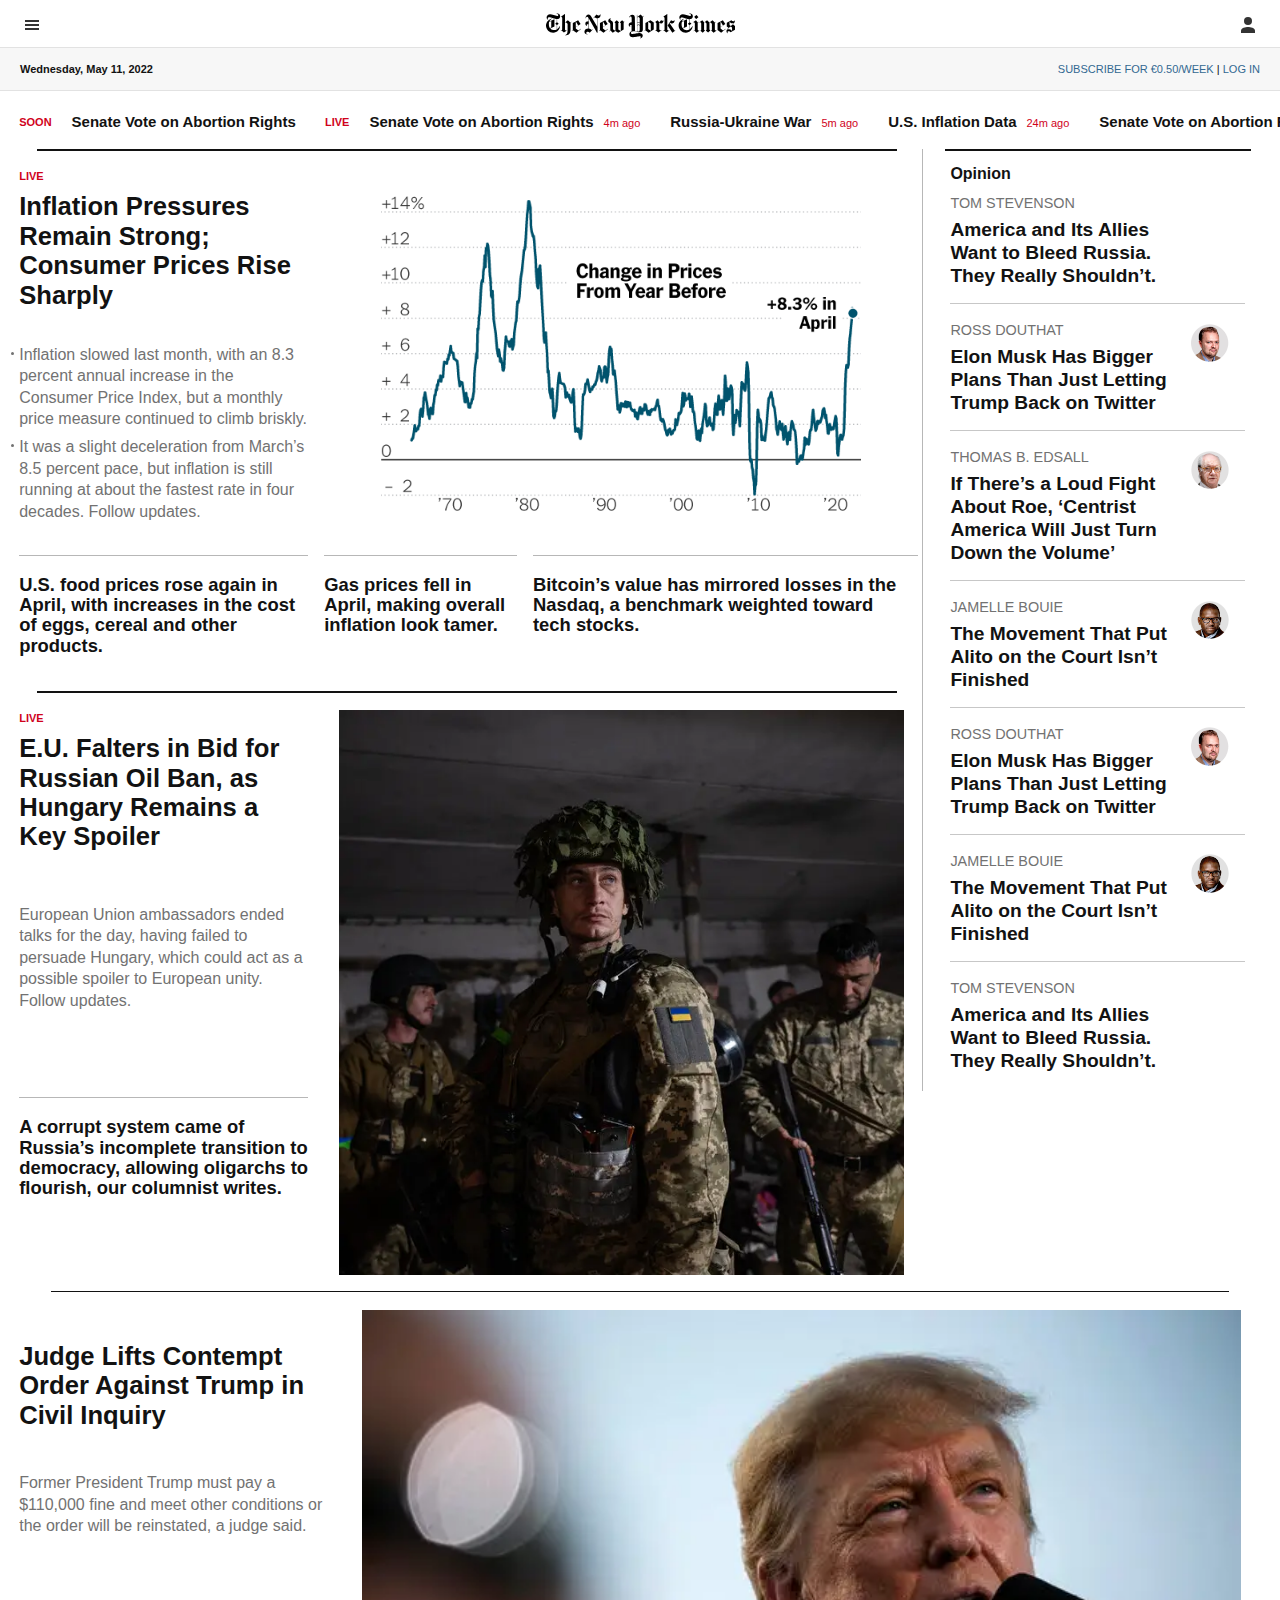
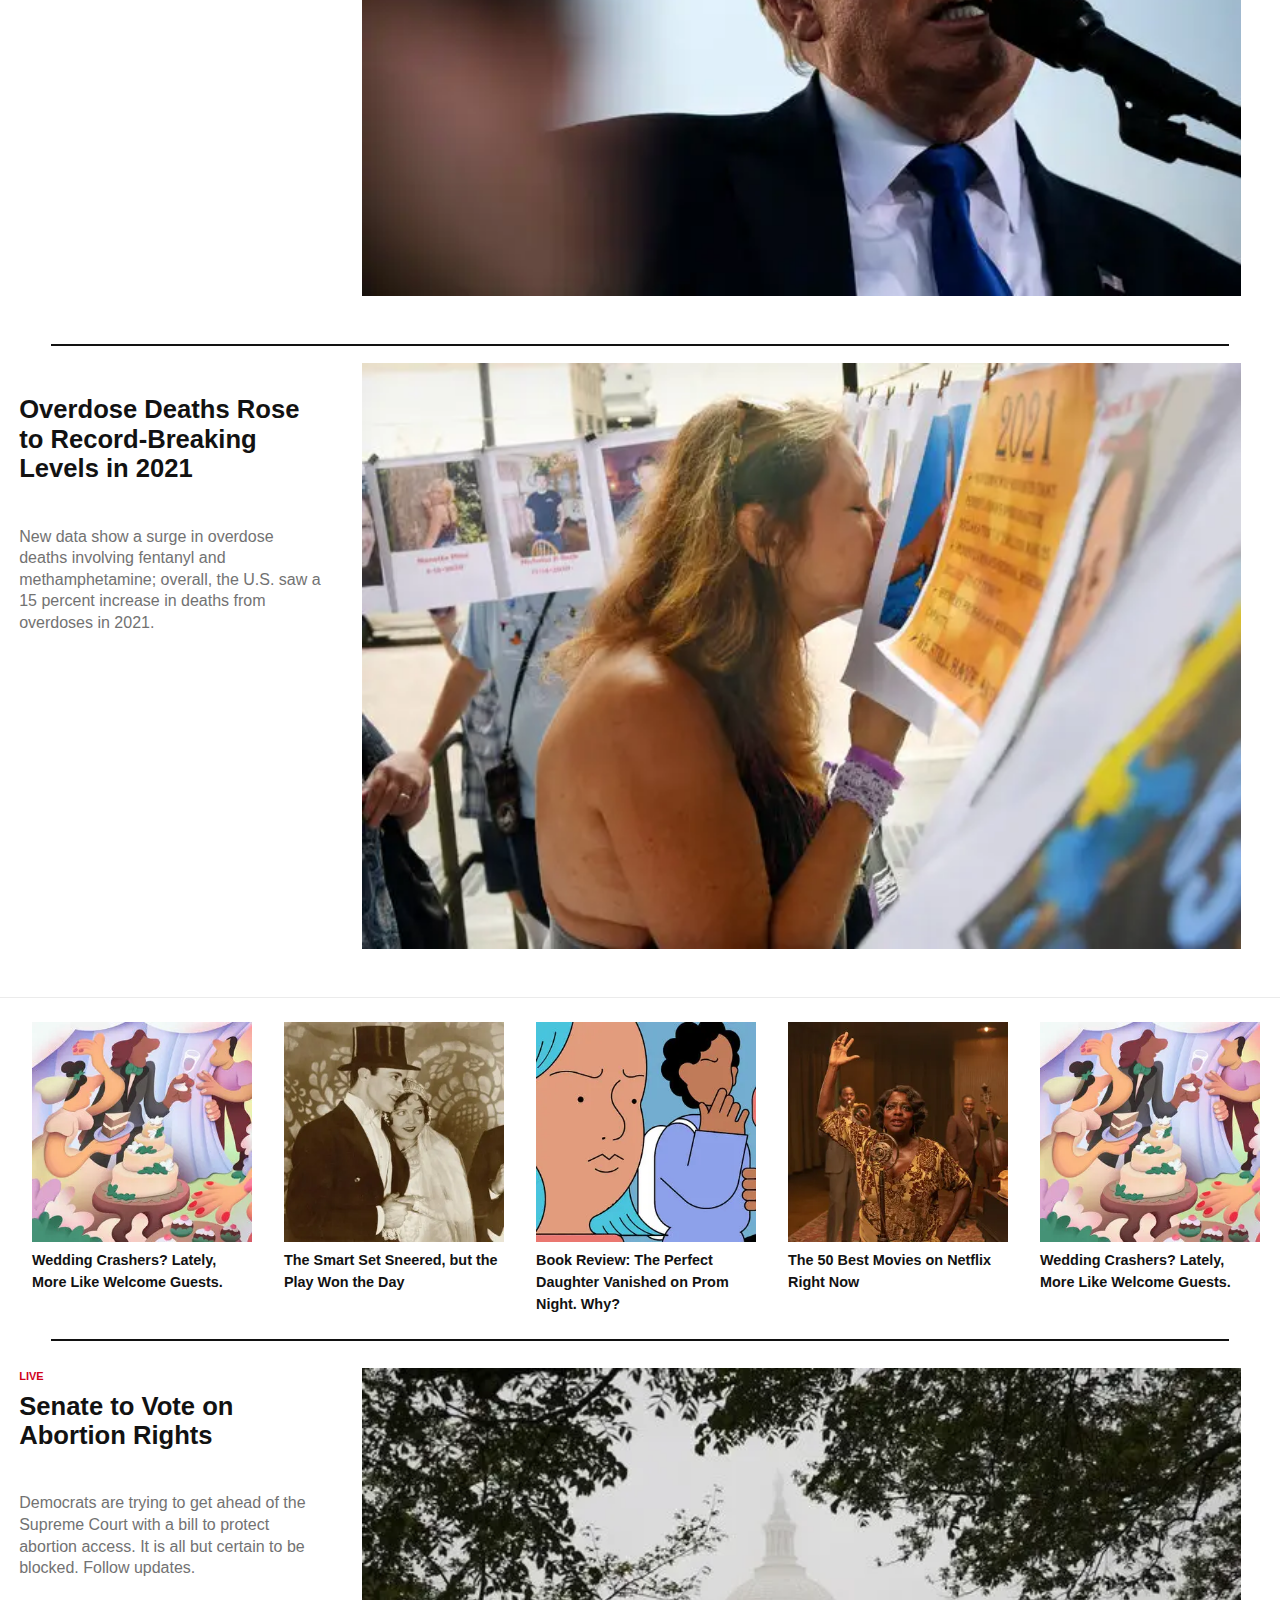
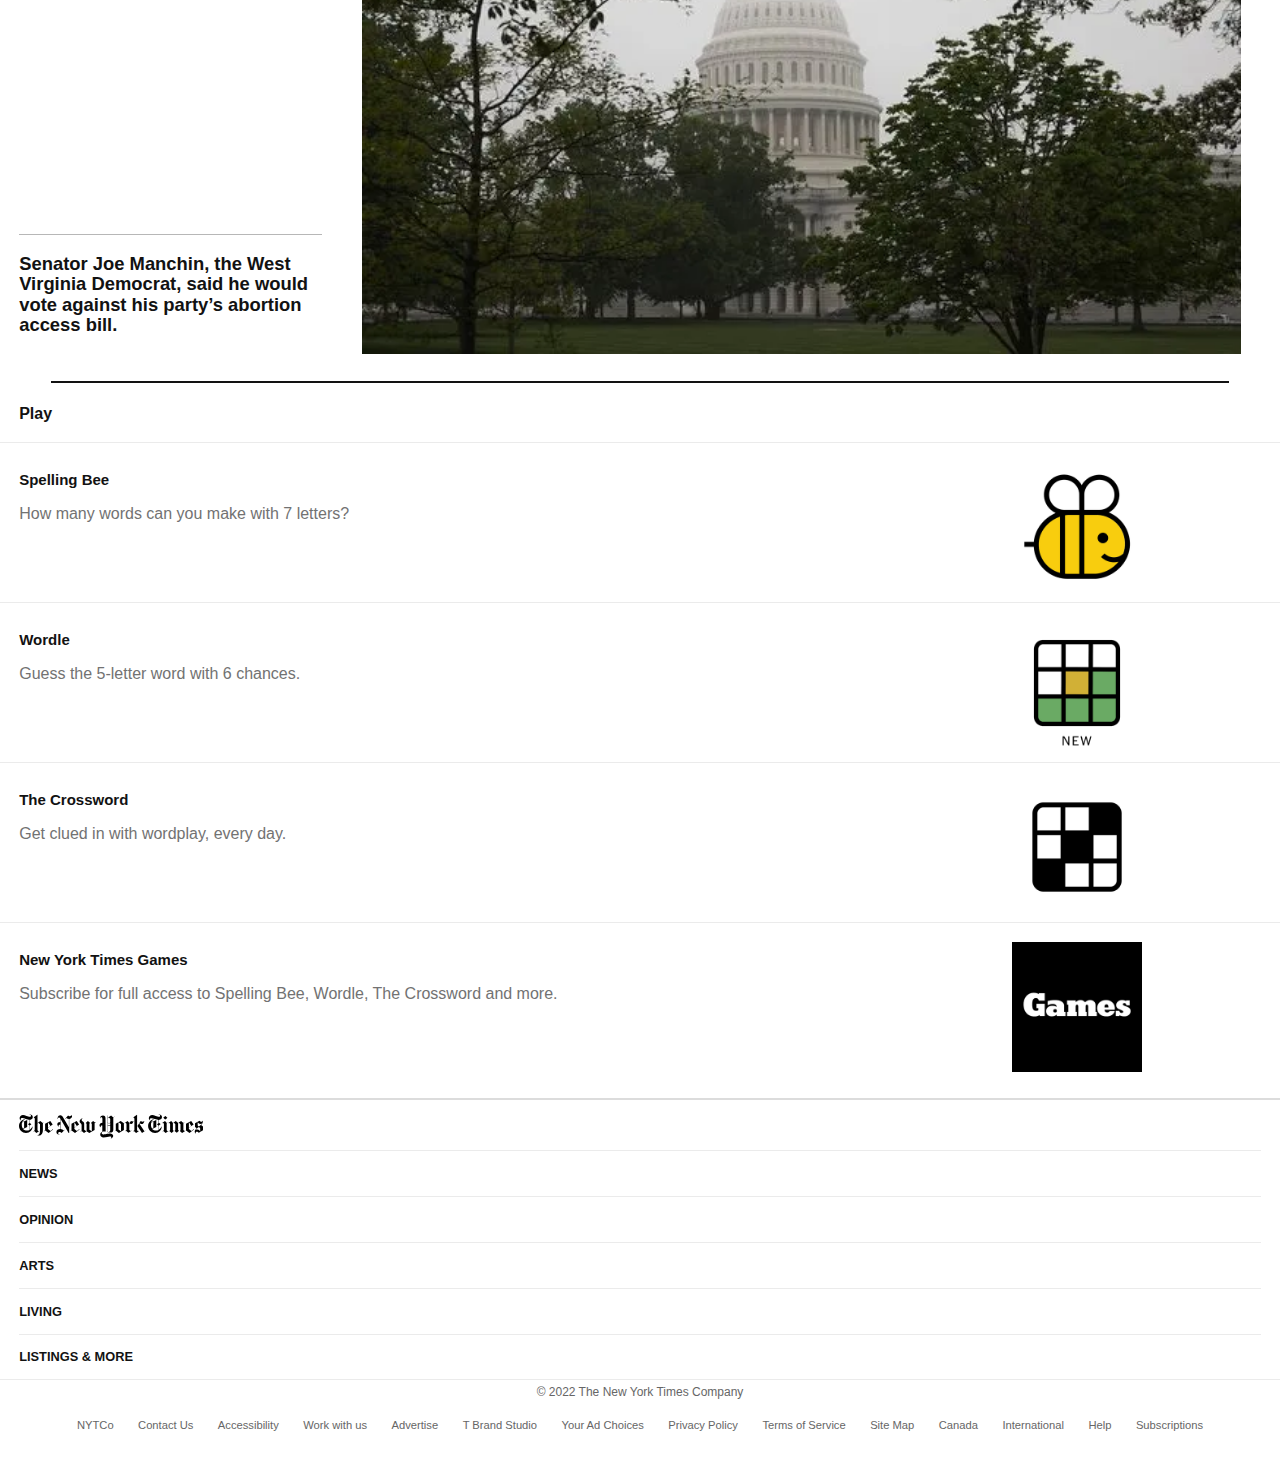
==== commit 38e47210: "Added more content to the sliders" ====
--- a/ppm/nytimes-flex/index.html
+++ b/ppm/nytimes-flex/index.html
@@ -56,6 +56,9 @@
       <h2>Senate Vote on Abortion Rights<span>4m ago</span></h2>
       <h2>Russia-Ukraine War<span>5m ago</span></h2>
       <h2>U.S. Inflation Data<span>24m ago</span></h2>
+      <h2>Senate Vote on Abortion Rights<span>4m ago</span></h2>
+      <h2>Russia-Ukraine War<span>5m ago</span></h2>
+      <h2>U.S. Inflation Data<span>24m ago</span></h2>
     </section>
 
     <section class="article first-article article-small">
@@ -178,6 +181,22 @@
     </section>
 
     <section class="carousel">
+      <div class="carousel-item">
+        <img src="./images/illustration0.webp" alt="an illustration" />
+        <h3>Wedding Crashers? Lately, More Like Welcome Guests.</h3>
+      </div>
+      <div class="carousel-item">
+        <img src="./images/couple.webp" alt="a vintage couple" />
+        <h3>The Smart Set Sneered, but the Play Won the Day</h3>
+      </div>
+      <div class="carousel-item">
+        <img src="./images/illustration.webp" alt="an illustration" />
+        <h3>Book Review: The Perfect Daughter Vanished on Prom Night. Why?</h3>
+      </div>
+      <div class="carousel-item">
+        <img src="./images/netflix.webp" alt="netflix trailer" />
+        <h3>The 50 Best Movies on Netflix Right Now</h3>
+      </div>
       <div class="carousel-item">
         <img src="./images/illustration0.webp" alt="an illustration" />
         <h3>Wedding Crashers? Lately, More Like Welcome Guests.</h3>
--- a/ppm/nytimes-flex/styles.css
+++ b/ppm/nytimes-flex/styles.css
@@ -1,5 +1,3 @@
-@import url("http://fonts.cdnfonts.com/css/cheltenham-lt");
-
 /* CSS Reset */
 
 *,
@@ -285,7 +283,7 @@
   display: flex;
   flex-direction: column;
   width: 220px;
-  padding-right: 1rem;
+  margin-right: 2rem;
 }
 
 .carousel .carousel-item:first-of-type {
@@ -293,7 +291,7 @@
 }
 
 .carousel .carousel-item:last-of-type {
-  margin-right: 2rem;
+  margin-right: 3rem;
 }
 
 .carousel-item img {
@@ -499,7 +497,7 @@
 @media (min-width: 1010px) {
   .article {
     grid-template-columns: 2fr 2fr 4fr;
-    grid-template-rows: 1fr 2fr;
+    grid-template-rows: 1fr 3fr;
     grid-gap: 1rem;
     padding-top: 0.4rem;
     padding-bottom: 1rem;
@@ -580,10 +578,6 @@
 
   .article .takeaway:first-of-type {
     margin-top: 0;
-  }
-
-  .carousel .carousel-item:first-of-type {
-    margin-left: 5rem;
   }
 
   .opinions {
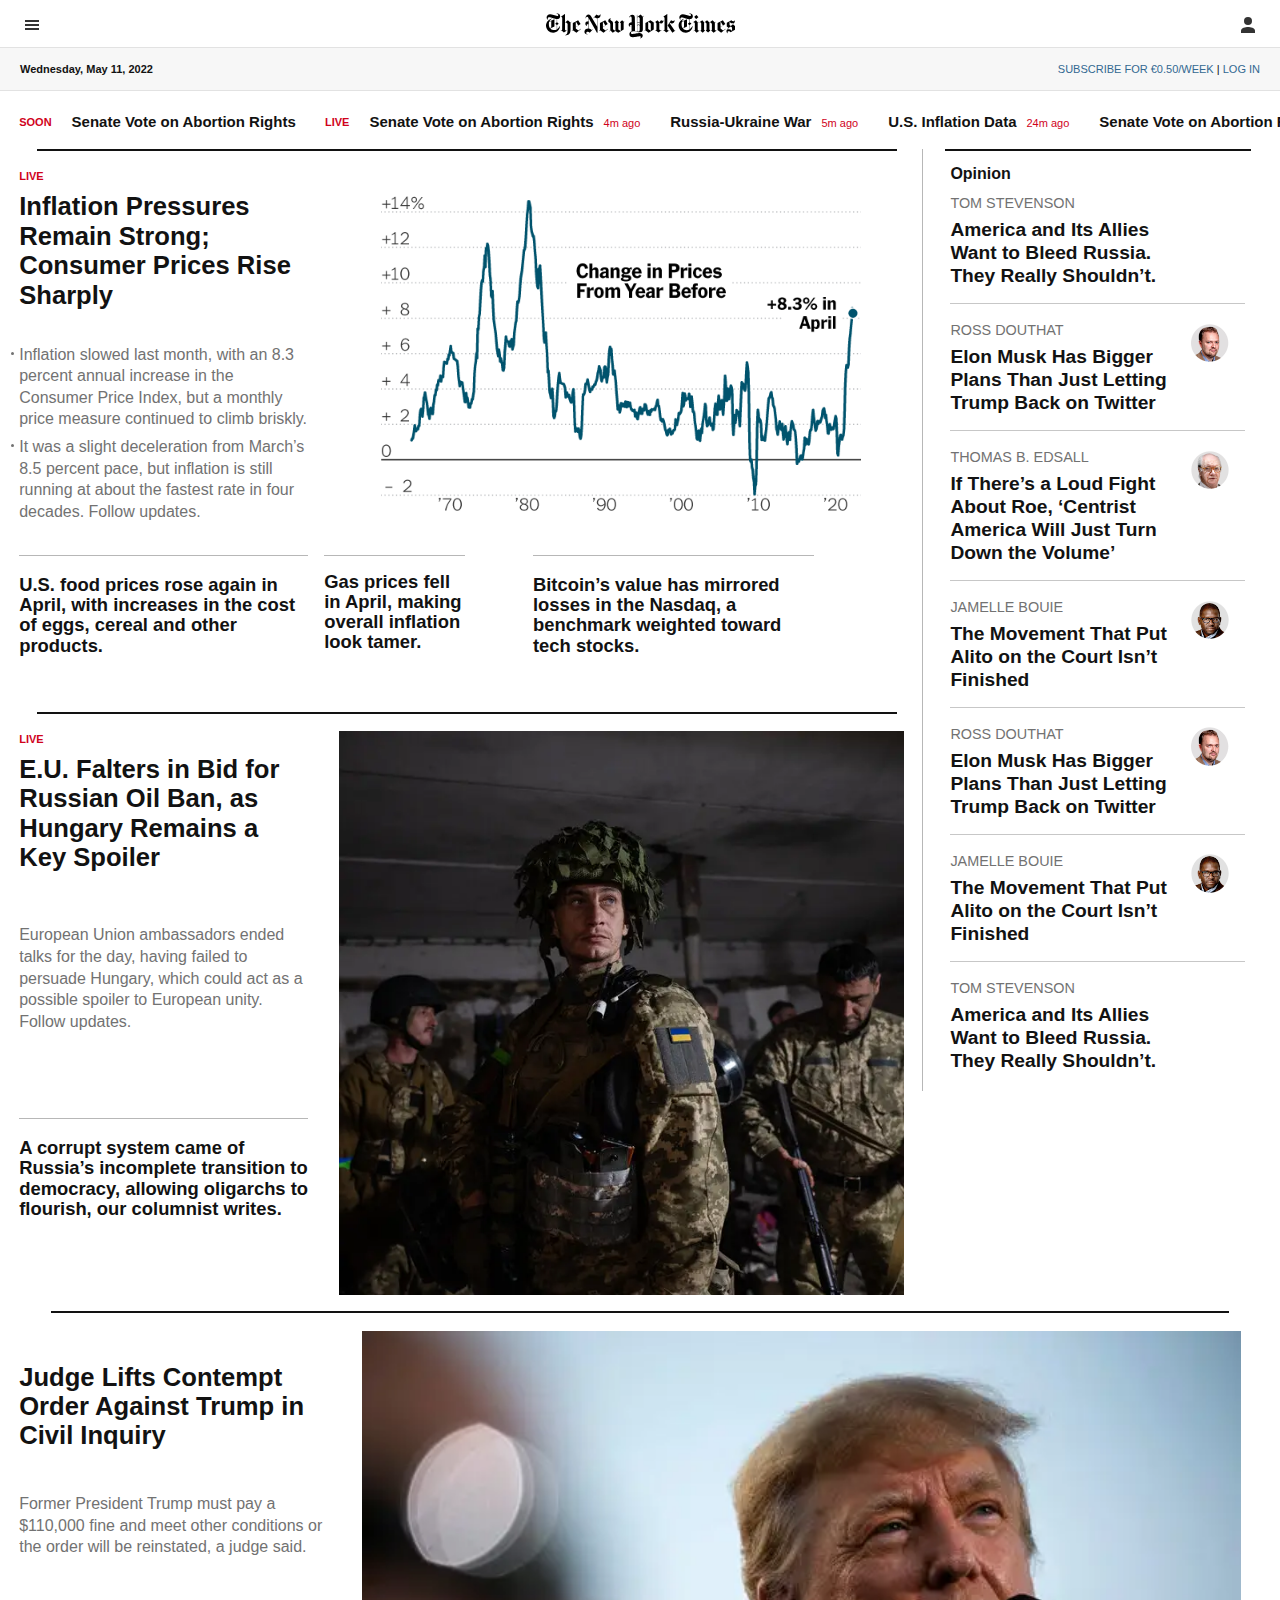
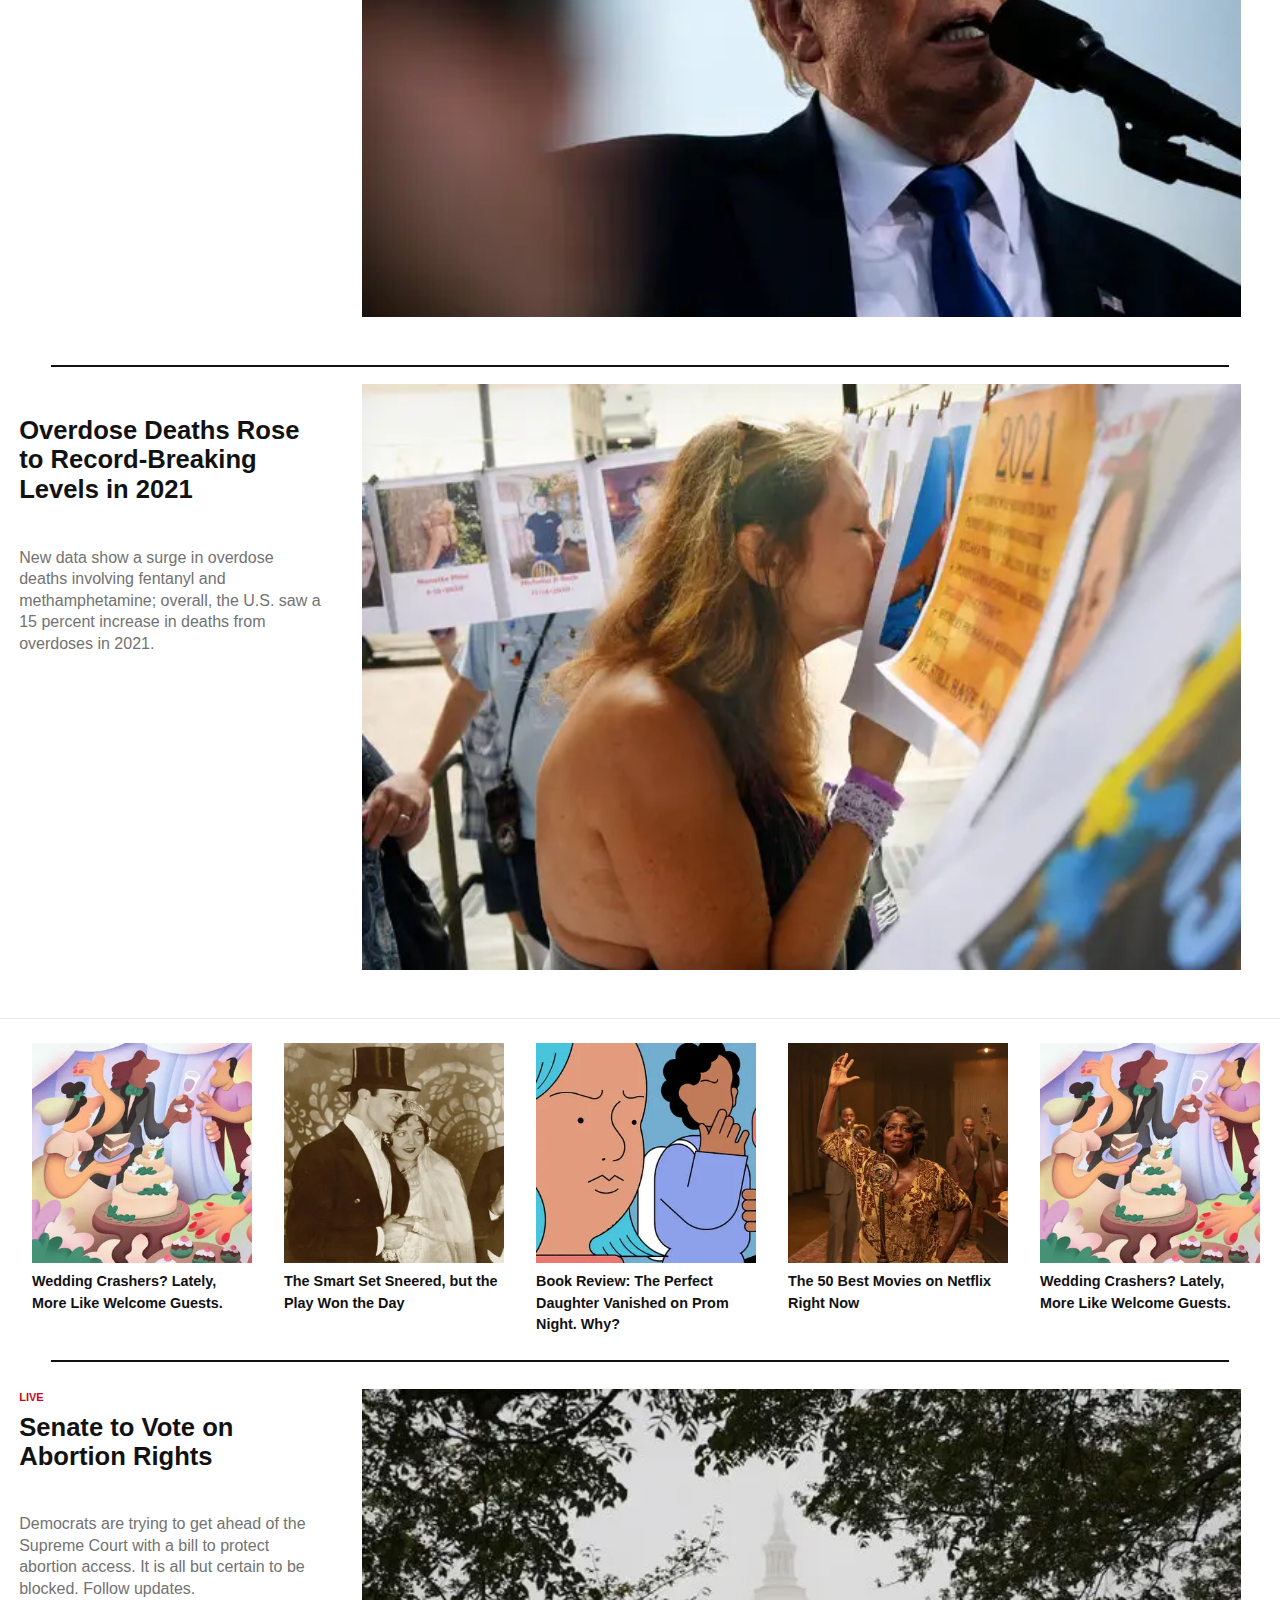
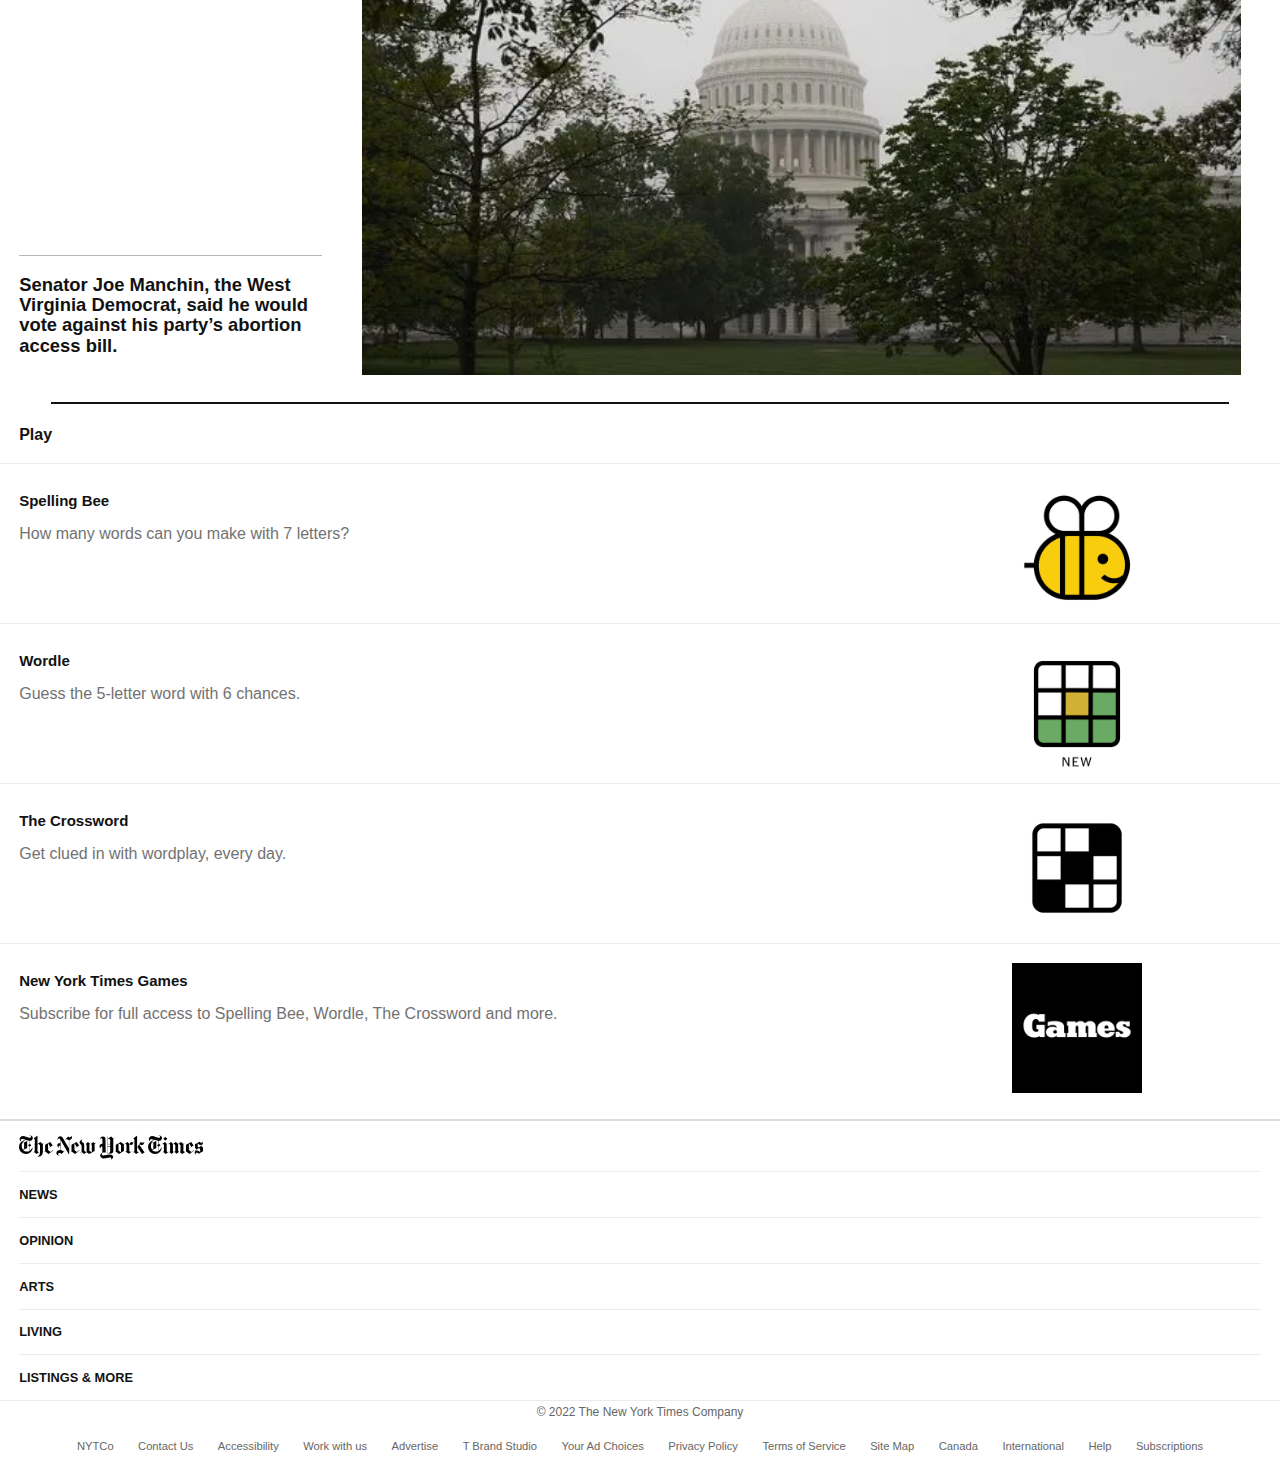
==== commit 3b60408c: "Transitioned some classes to level 4 selectors" ====
--- a/ppm/nytimes-flex/index.html
+++ b/ppm/nytimes-flex/index.html
@@ -61,7 +61,7 @@
       <h2>U.S. Inflation Data<span>24m ago</span></h2>
     </section>
 
-    <section class="article first-article article-small">
+    <section class="article">
       <b class="live">LIVE</b>
       <h1>Inflation Pressures Remain Strong; Consumer Prices Rise Sharply</h1>
       <ul>
@@ -90,7 +90,7 @@
       </section>
     </section>
 
-    <section class="article article-small">
+    <section class="article">
       <b class="live">LIVE</b>
       <h1>
         E.U. Falters in Bid for Russian Oil Ban, as Hungary Remains a Key
@@ -215,7 +215,7 @@
       </div>
     </section>
 
-    <section class="article last-article">
+    <section class="article">
       <b class="live">LIVE</b>
       <h1>Senate to Vote on Abortion Rights</h1>
       <p>
--- a/ppm/nytimes-flex/styles.css
+++ b/ppm/nytimes-flex/styles.css
@@ -503,10 +503,6 @@
     padding-bottom: 1rem;
   }
 
-  .article-small {
-    width: 73%;
-  }
-
   .desktop-takeaway {
     grid-template-columns: 3fr 2fr 4fr;
     grid-template-rows: 0.5fr 0.5fr 0.5fr;
@@ -538,20 +534,25 @@
     margin: auto;
   }
 
-  .first-article img {
+  section:nth-of-type(2) img {
     grid-row: 1 / span 2 !important;
     width: 90%;
     max-width: 480px;
   }
 
-  .last-article {
+  section:nth-of-type(2),
+  section:nth-of-type(3) {
+    width: 73%;
+  }
+
+  section:nth-last-of-type(2) {
     grid-template-columns: 2fr 2fr 4fr;
     grid-template-rows: 0.5fr 1.5fr 0.5fr;
     padding-top: 1rem;
     margin-bottom: 1.5rem;
   }
 
-  .last-article img {
+  section:nth-last-of-type(2) img {
     grid-row: 1 / span 3 !important;
     grid-column: 2 / span 2 !important;
   }
